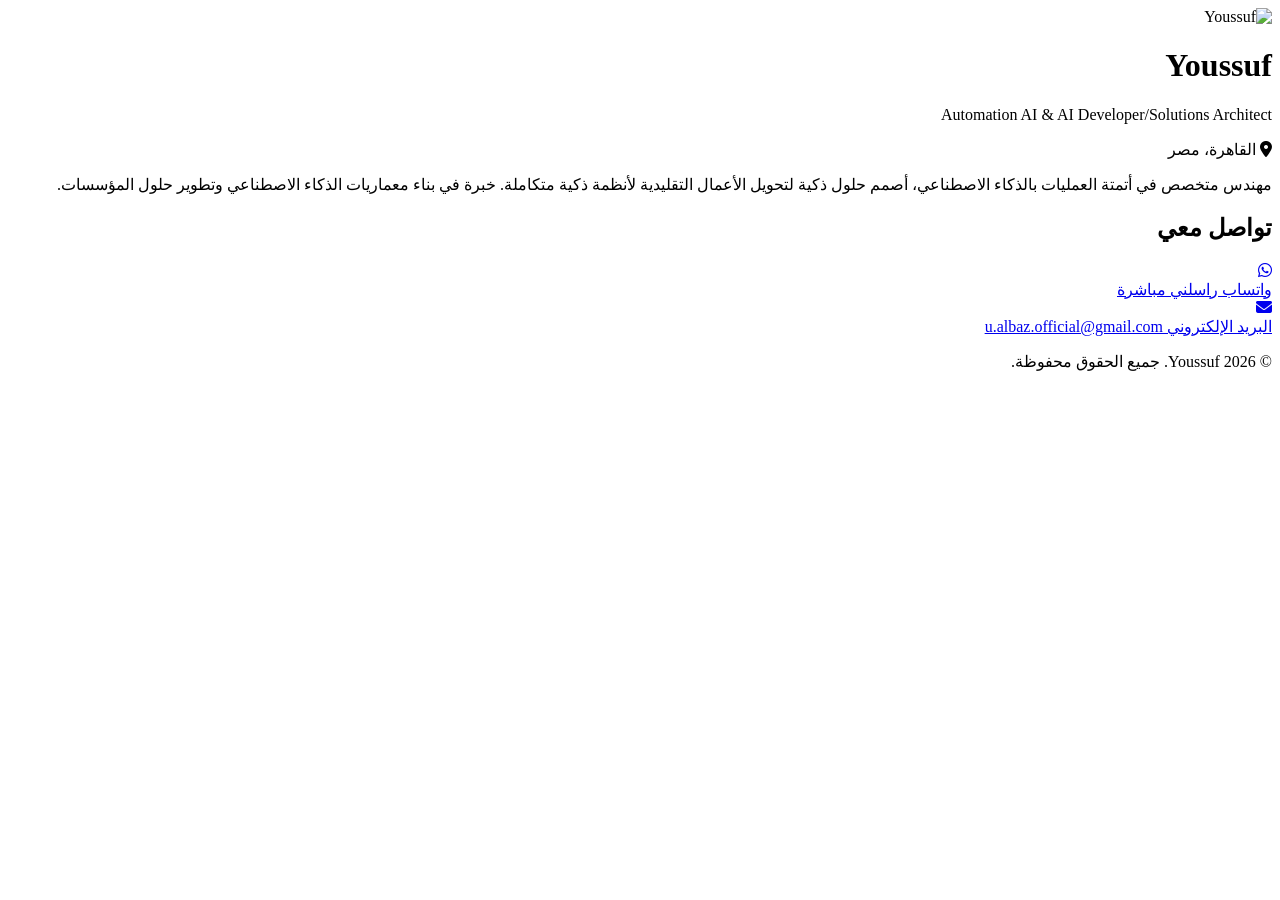
==== index.html @ 54ade570 "Add files via upload" ====
<!DOCTYPE html>
<html lang="ar" dir="rtl">
<head>
    <meta charset="UTF-8">
    <meta name="viewport" content="width=device-width, initial-scale=1.0">
    <title>Youssuf | مهندس ذكاء اصطناعي</title>
    <link rel="stylesheet" href="style.css">
    <link rel="stylesheet" href="https://cdnjs.cloudflare.com/ajax/libs/font-awesome/6.4.0/css/all.min.css">
</head>
<body>
    <div class="container">
        <div class="profile-card">
            <div class="profile-image">
                <img src="profile.jpg" alt="Youssuf" id="profile-img">
            </div>
            <h1 class="name">Youssuf</h1>
            <p class="title">Automation AI & AI Developer/Solutions Architect</p>
            <div class="location">
                <i class="fas fa-map-marker-alt"></i>
                <span>القاهرة، مصر</span>
            </div>
            <p class="bio">
                مهندس متخصص في أتمتة العمليات بالذكاء الاصطناعي، أصمم حلول ذكية لتحويل الأعمال التقليدية لأنظمة ذكية متكاملة. خبرة في بناء معماريات الذكاء الاصطناعي وتطوير حلول المؤسسات.
            </p>
        </div>

        <div class="links-section">
            <h2>تواصل معي</h2>
            
            <a href="https://wa.me/201035042017" class="link-card whatsapp" target="_blank">
                <i class="fab fa-whatsapp"></i>
                <div class="link-info">
                    <span class="link-name">واتساب</span>
                    <span class="link-hint">راسلني مباشرة</span>
                </div>
            </a>

            <a href="mailto:u.albaz.official@gmail.com" class="link-card email" target="_blank">
                <i class="fas fa-envelope"></i>
                <div class="link-info">
                    <span class="link-name">البريد الإلكتروني</span>
                    <span class="link-hint">u.albaz.official@gmail.com</span>
                </div>
            </a>
        </div>

        <footer>
            <p>&copy; 2026 Youssuf. جميع الحقوق محفوظة.</p>
        </footer>
    </div>

    <script src="man.js"></script>
</body>
</html>
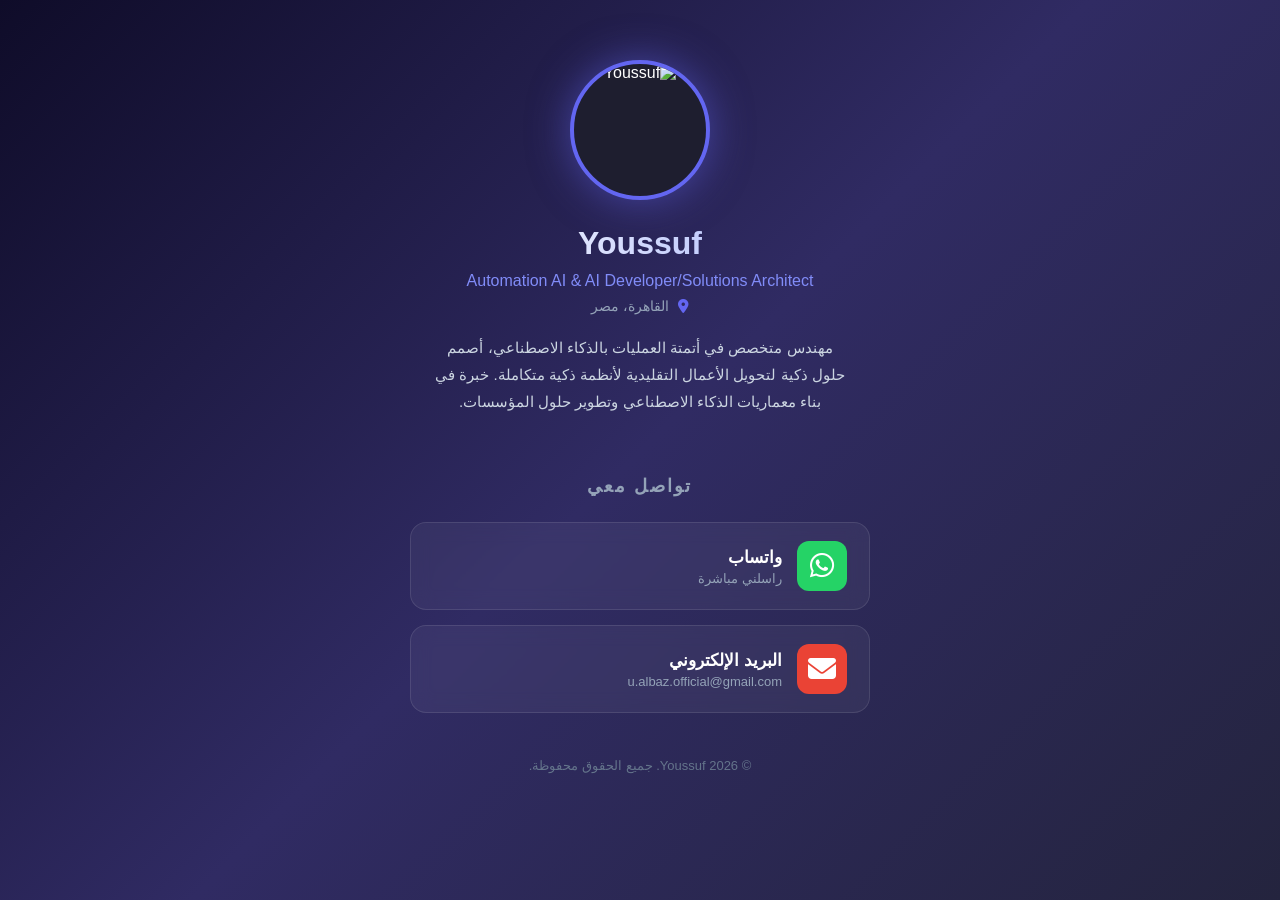
==== commit cd7f3036: "Add files via upload" ====
--- a/index.html
+++ b/index.html
@@ -4,8 +4,182 @@
     <meta charset="UTF-8">
     <meta name="viewport" content="width=device-width, initial-scale=1.0">
     <title>Youssuf | مهندس ذكاء اصطناعي</title>
-    <link rel="stylesheet" href="style.css">
     <link rel="stylesheet" href="https://cdnjs.cloudflare.com/ajax/libs/font-awesome/6.4.0/css/all.min.css">
+    
+    <style>
+        * {
+            margin: 0;
+            padding: 0;
+            box-sizing: border-box;
+        }
+
+        body {
+            font-family: 'Segoe UI', Tahoma, Geneva, Verdana, sans-serif;
+            background: linear-gradient(135deg, #0f0c29 0%, #302b63 50%, #24243e 100%);
+            min-height: 100vh;
+            color: #fff;
+            padding: 20px;
+        }
+
+        .container {
+            max-width: 480px;
+            margin: 0 auto;
+        }
+
+        .profile-card {
+            text-align: center;
+            padding: 40px 20px;
+            margin-bottom: 20px;
+        }
+
+        .profile-image {
+            width: 140px;
+            height: 140px;
+            margin: 0 auto 25px;
+            border-radius: 50%;
+            overflow: hidden;
+            border: 4px solid #6366f1;
+            box-shadow: 0 0 40px rgba(99, 102, 241, 0.5);
+            background: #1e1e2f;
+        }
+
+        .profile-image img {
+            width: 100%;
+            height: 100%;
+            object-fit: cover;
+        }
+
+        .name {
+            font-size: 32px;
+            font-weight: 700;
+            margin-bottom: 10px;
+            background: linear-gradient(90deg, #fff, #a5b4fc);
+            -webkit-background-clip: text;
+            -webkit-text-fill-color: transparent;
+        }
+
+        .title {
+            font-size: 16px;
+            color: #818cf8;
+            margin-bottom: 8px;
+            font-weight: 500;
+        }
+
+        .location {
+            color: #94a3b8;
+            font-size: 14px;
+            margin-bottom: 20px;
+        }
+
+        .location i {
+            margin-left: 5px;
+            color: #6366f1;
+        }
+
+        .bio {
+            color: #cbd5e1;
+            font-size: 15px;
+            line-height: 1.8;
+            padding: 0 10px;
+        }
+
+        .links-section {
+            padding: 0 10px;
+        }
+
+        .links-section h2 {
+            text-align: center;
+            margin-bottom: 25px;
+            font-size: 18px;
+            color: #94a3b8;
+            text-transform: uppercase;
+            letter-spacing: 2px;
+        }
+
+        .link-card {
+            display: flex;
+            align-items: center;
+            padding: 18px 22px;
+            margin-bottom: 15px;
+            background: rgba(255, 255, 255, 0.05);
+            border-radius: 16px;
+            text-decoration: none;
+            color: #fff;
+            transition: all 0.3s ease;
+            border: 1px solid rgba(255, 255, 255, 0.1);
+            backdrop-filter: blur(10px);
+            position: relative;
+            overflow: hidden;
+        }
+
+        .link-card:hover {
+            transform: translateY(-3px) scale(1.02);
+            box-shadow: 0 15px 40px rgba(0, 0, 0, 0.3);
+        }
+
+        .link-card i {
+            font-size: 28px;
+            width: 50px;
+            height: 50px;
+            display: flex;
+            align-items: center;
+            justify-content: center;
+            border-radius: 12px;
+            margin-left: 15px;
+        }
+
+        .link-info {
+            display: flex;
+            flex-direction: column;
+        }
+
+        .link-name {
+            font-size: 17px;
+            font-weight: 600;
+            margin-bottom: 3px;
+        }
+
+        .link-hint {
+            font-size: 13px;
+            color: #94a3b8;
+        }
+
+        .whatsapp i {
+            background: #25D366;
+            color: #fff;
+        }
+
+        .whatsapp:hover {
+            background: rgba(37, 211, 102, 0.15);
+            border-color: #25D366;
+        }
+
+        .email i {
+            background: #EA4335;
+            color: #fff;
+        }
+
+        .email:hover {
+            background: rgba(234, 67, 53, 0.15);
+            border-color: #EA4335;
+        }
+
+        footer {
+            text-align: center;
+            padding: 30px 20px;
+            color: #64748b;
+            font-size: 13px;
+        }
+
+        @keyframes fadeIn {
+            from { opacity: 0; transform: translateY(20px); }
+            to { opacity: 1; transform: translateY(0); }
+        }
+
+        .profile-card, .links-section {
+            animation: fadeIn 0.6s ease;
+        }
+    </style>
 </head>
 <body>
     <div class="container">
@@ -49,6 +223,34 @@
         </footer>
     </div>
 
-    <script src="man.js"></script>
+    <script>
+        document.addEventListener('DOMContentLoaded', function() {
+            const linkCards = document.querySelectorAll('.link-card');
+            linkCards.forEach(card => {
+                card.addEventListener('click', function(e) {
+                    const ripple = document.createElement('span');
+                    ripple.style.cssText = `
+                        position: absolute;
+                        background: rgba(255,255,255,0.3);
+                        border-radius: 50%;
+                        transform: scale(0);
+                        animation: ripple 0.6s linear;
+                        pointer-events: none;
+                    `;
+                    const rect = this.getBoundingClientRect();
+                    const size = Math.max(rect.width, rect.height);
+                    ripple.style.width = ripple.style.height = size + 'px';
+                    ripple.style.left = (e.clientX - rect.left - size/2) + 'px';
+                    ripple.style.top = (e.clientY - rect.top - size/2) + 'px';
+                    
+                    this.appendChild(ripple);
+                    setTimeout(() => ripple.remove(), 600);
+                });
+            });
+            const style = document.createElement('style');
+            style.textContent = `@keyframes ripple { to { transform: scale(4); opacity: 0; } }`;
+            document.head.appendChild(style);
+        });
+    </script>
 </body>
 </html>
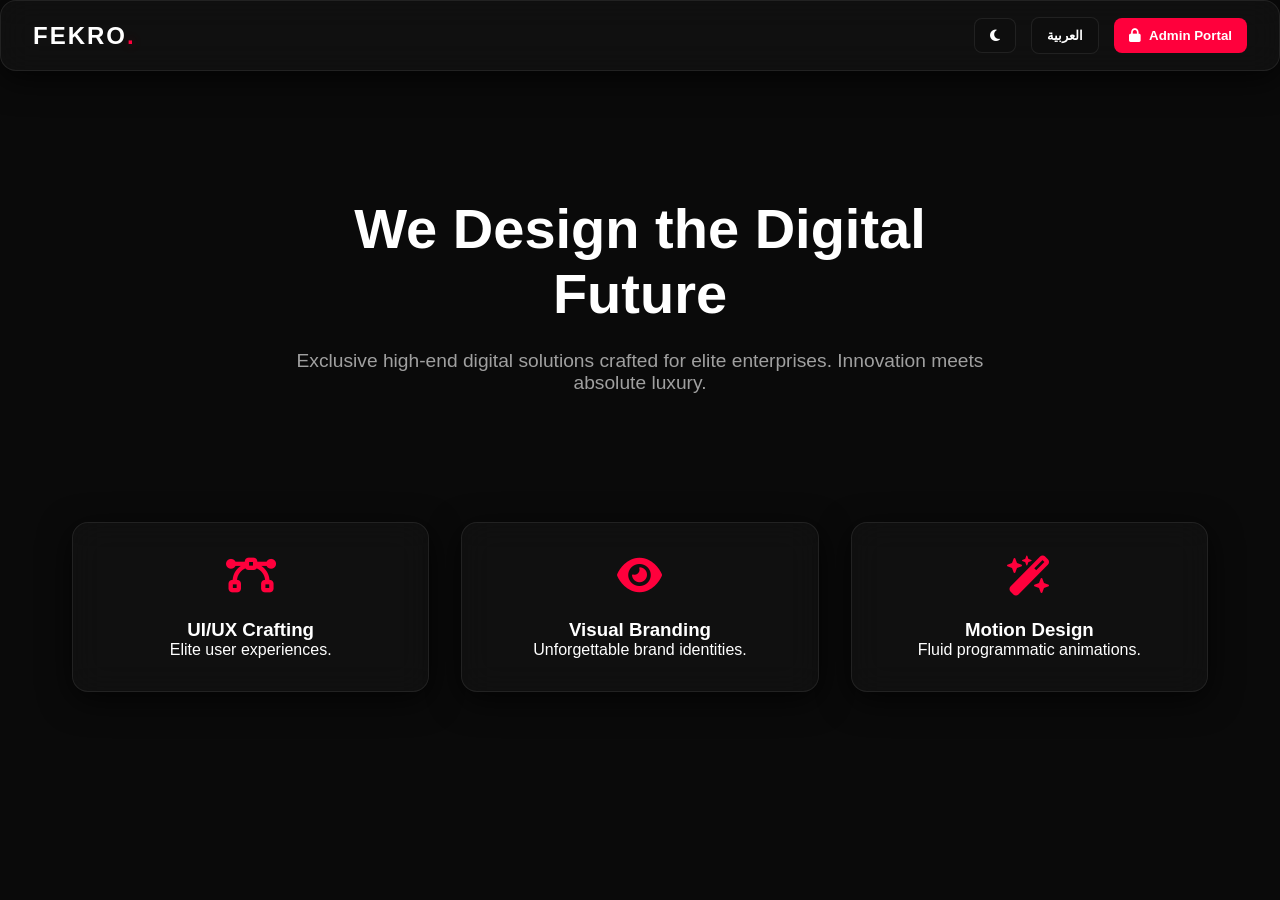
==== commit 5439188d: "Add files via upload" ====
--- a/index.html
+++ b/index.html
@@ -1,256 +1,685 @@
 <!DOCTYPE html>
-<html lang="ar" dir="rtl">
+<html lang="en" data-theme="dark">
 <head>
     <meta charset="UTF-8">
     <meta name="viewport" content="width=device-width, initial-scale=1.0">
-    <title>Youssuf | مهندس ذكاء اصطناعي</title>
+    <title>fekro® | Enterprise Workspace</title>
+    
+    <meta property="og:title" content="fekro® | Enterprise Workspace">
+    <meta property="og:description" content="Official Management Portal for fekro Design Agency.">
+    <meta property="og:type" content="website">
+    
     <link rel="stylesheet" href="https://cdnjs.cloudflare.com/ajax/libs/font-awesome/6.4.0/css/all.min.css">
     
     <style>
+        /* --- Design System & Variables --- */
+        :root[data-theme="dark"] {
+            --bg-main: #0a0a0a;
+            --bg-card: rgba(20, 20, 20, 0.6);
+            --border-color: rgba(255, 255, 255, 0.08);
+            --text-main: #ffffff;
+            --text-muted: #a0a0a0;
+            --accent: #ff003c;
+            --accent-glow: rgba(255, 0, 60, 0.4);
+            --glass-bg: rgba(15, 15, 15, 0.7);
+            --shadow: rgba(0, 0, 0, 0.7);
+        }
+
+        :root[data-theme="light"] {
+            --bg-main: #f5f5f7;
+            --bg-card: rgba(255, 255, 255, 0.7);
+            --border-color: rgba(0, 0, 0, 0.08);
+            --text-main: #1d1d1f;
+            --text-muted: #6e6e73;
+            --accent: #ff003c;
+            --accent-glow: rgba(255, 0, 60, 0.2);
+            --glass-bg: rgba(255, 255, 255, 0.8);
+            --shadow: rgba(0, 0, 0, 0.05);
+        }
+
         * {
             margin: 0;
             padding: 0;
             box-sizing: border-box;
+            font-family: 'Segoe UI', Tahoma, Geneva, Verdana, sans-serif;
+            transition: background 0.3s ease, color 0.3s ease, border-color 0.3s ease;
         }
 
         body {
-            font-family: 'Segoe UI', Tahoma, Geneva, Verdana, sans-serif;
-            background: linear-gradient(135deg, #0f0c29 0%, #302b63 50%, #24243e 100%);
+            background-color: var(--bg-main);
+            color: var(--text-main);
+            overflow-x: hidden;
             min-height: 100vh;
-            color: #fff;
-            padding: 20px;
-        }
-
-        .container {
-            max-width: 480px;
-            margin: 0 auto;
-        }
-
-        .profile-card {
-            text-align: center;
-            padding: 40px 20px;
-            margin-bottom: 20px;
-        }
-
-        .profile-image {
-            width: 140px;
-            height: 140px;
-            margin: 0 auto 25px;
-            border-radius: 50%;
-            overflow: hidden;
-            border: 4px solid #6366f1;
-            box-shadow: 0 0 40px rgba(99, 102, 241, 0.5);
-            background: #1e1e2f;
-        }
-
-        .profile-image img {
+        }
+
+        /* --- Glassmorphic Layout --- */
+        .glass-panel {
+            background: var(--bg-card);
+            backdrop-filter: blur(16px);
+            -webkit-backdrop-filter: blur(16px);
+            border: 1px solid var(--border-color);
+            border-radius: 16px;
+            box-shadow: 0 8px 32px 0 var(--shadow);
+        }
+
+        /* --- Navigation Bar --- */
+        header {
+            position: fixed;
+            top: 0;
             width: 100%;
-            height: 100%;
-            object-fit: cover;
-        }
-
-        .name {
-            font-size: 32px;
-            font-weight: 700;
-            margin-bottom: 10px;
-            background: linear-gradient(90deg, #fff, #a5b4fc);
-            -webkit-background-clip: text;
-            -webkit-text-fill-color: transparent;
-        }
-
-        .title {
-            font-size: 16px;
-            color: #818cf8;
-            margin-bottom: 8px;
-            font-weight: 500;
-        }
-
-        .location {
-            color: #94a3b8;
-            font-size: 14px;
-            margin-bottom: 20px;
-        }
-
-        .location i {
-            margin-left: 5px;
-            color: #6366f1;
-        }
-
-        .bio {
-            color: #cbd5e1;
-            font-size: 15px;
-            line-height: 1.8;
-            padding: 0 10px;
-        }
-
-        .links-section {
-            padding: 0 10px;
-        }
-
-        .links-section h2 {
-            text-align: center;
-            margin-bottom: 25px;
-            font-size: 18px;
-            color: #94a3b8;
-            text-transform: uppercase;
-            letter-spacing: 2px;
-        }
-
-        .link-card {
+            z-index: 1000;
+            padding: 1rem 2rem;
+            display: flex;
+            justify-content: space-between;
+            align-items: center;
+        }
+
+        /* --- 3D Logo Engine --- */
+        .logo-container {
             display: flex;
             align-items: center;
-            padding: 18px 22px;
-            margin-bottom: 15px;
-            background: rgba(255, 255, 255, 0.05);
-            border-radius: 16px;
-            text-decoration: none;
-            color: #fff;
-            transition: all 0.3s ease;
-            border: 1px solid rgba(255, 255, 255, 0.1);
-            backdrop-filter: blur(10px);
-            position: relative;
-            overflow: hidden;
-        }
-
-        .link-card:hover {
-            transform: translateY(-3px) scale(1.02);
-            box-shadow: 0 15px 40px rgba(0, 0, 0, 0.3);
-        }
-
-        .link-card i {
-            font-size: 28px;
-            width: 50px;
-            height: 50px;
+            gap: 10px;
+            perspective: 1000px;
+        }
+
+        .dynamic-logo {
+            height: 40px;
+            width: auto;
+            object-fit: contain;
+            transform-style: preserve-3d;
+            transition: transform 0.5s cubic-bezier(0.25, 1, 0.5, 1), filter 0.3s ease;
+            filter: drop-shadow(0 2px 5px rgba(0,0,0,0.5));
+        }
+
+        .logo-container:hover .dynamic-logo {
+            transform: rotateY(15deg) rotateX(10deg) translateZ(10px);
+            filter: drop-shadow(-5px 8px 12px var(--accent-glow));
+        }
+
+        .logo-text {
+            font-size: 1.5rem;
+            font-weight: 900;
+            letter-spacing: 2px;
+            text-transform: uppercase;
+        }
+
+        .logo-text span {
+            color: var(--accent);
+            text-shadow: 0 0 10px var(--accent-glow);
+        }
+
+        .nav-controls {
+            display: flex;
+            gap: 15px;
+            align-items: center;
+        }
+
+        .btn-icon, .btn-prime {
+            background: var(--glass-bg);
+            border: 1px solid var(--border-color);
+            color: var(--text-main);
+            padding: 10px 15px;
+            border-radius: 8px;
+            cursor: pointer;
             display: flex;
             align-items: center;
-            justify-content: center;
-            border-radius: 12px;
-            margin-left: 15px;
-        }
-
-        .link-info {
+            gap: 8px;
+            font-weight: 600;
+        }
+
+        .btn-icon:hover, .btn-prime:hover {
+            border-color: var(--accent);
+            box-shadow: 0 0 12px var(--accent-glow);
+        }
+
+        .btn-prime {
+            background: var(--accent);
+            color: #fff;
+            border: none;
+        }
+
+        /* --- View Management --- */
+        .view-section {
+            display: none;
+            padding-top: 100px;
+            min-height: 100vh;
+            animation: fadeIn 0.5s ease-in-out forwards;
+        }
+
+        .view-section.active {
+            display: block;
+        }
+
+        @keyframes fadeIn {
+            from { opacity: 0; transform: translateY(10px); }
+            to { opacity: 1; transform: translateY(0); }
+        }
+
+        /* --- Landing Page --- */
+        .hero {
+            text-align: center;
+            padding: 6rem 2rem 4rem;
+            max-width: 800px;
+            margin: 0 auto;
+        }
+
+        .hero h1 {
+            font-size: 3.5rem;
+            margin-bottom: 1.5rem;
+            font-weight: 800;
+        }
+
+        .hero p {
+            color: var(--text-muted);
+            font-size: 1.2rem;
+            margin-bottom: 2rem;
+        }
+
+        .grid-container {
+            display: grid;
+            grid-template-columns: repeat(auto-fit, minmax(280px, 1fr));
+            gap: 2rem;
+            padding: 2rem;
+            max-width: 1200px;
+            margin: 0 auto;
+        }
+
+        .card {
+            padding: 2rem;
+            text-align: center;
+        }
+
+        .card i {
+            font-size: 2.5rem;
+            color: var(--accent);
+            margin-bottom: 1.5rem;
+        }
+
+        /* --- Admin Portal Structure --- */
+        .admin-grid {
+            display: grid;
+            grid-template-columns: 250px 1fr;
+            gap: 2rem;
+            max-width: 1400px;
+            margin: 0 auto;
+            padding: 2rem;
+        }
+
+        .admin-sidebar {
             display: flex;
             flex-direction: column;
-        }
-
-        .link-name {
-            font-size: 17px;
+            gap: 10px;
+            padding: 1.5rem;
+            height: fit-content;
+        }
+
+        .sidebar-btn {
+            background: transparent;
+            border: none;
+            color: var(--text-muted);
+            padding: 12px 15px;
+            text-align: left;
+            border-radius: 8px;
+            cursor: pointer;
             font-weight: 600;
-            margin-bottom: 3px;
-        }
-
-        .link-hint {
-            font-size: 13px;
-            color: #94a3b8;
-        }
-
-        .whatsapp i {
-            background: #25D366;
-            color: #fff;
-        }
-
-        .whatsapp:hover {
-            background: rgba(37, 211, 102, 0.15);
-            border-color: #25D366;
-        }
-
-        .email i {
-            background: #EA4335;
-            color: #fff;
-        }
-
-        .email:hover {
-            background: rgba(234, 67, 53, 0.15);
-            border-color: #EA4335;
-        }
-
-        footer {
+            display: flex;
+            align-items: center;
+            gap: 12px;
+        }
+
+        body[dir="rtl"] .sidebar-btn {
+            text-align: right;
+        }
+
+        .sidebar-btn.active, .sidebar-btn:hover {
+            background: var(--accent);
+            color: white;
+        }
+
+        .admin-tab-content {
+            display: none;
+        }
+
+        .admin-tab-content.active {
+            display: block;
+        }
+
+        /* --- Forms & Controls --- */
+        .form-group {
+            margin-bottom: 1.2rem;
+        }
+
+        .form-control {
+            width: 100%;
+            padding: 12px;
+            background: var(--bg-main);
+            border: 1px solid var(--border-color);
+            color: var(--text-main);
+            border-radius: 8px;
+        }
+
+        .form-control:focus {
+            outline: none;
+            border-color: var(--accent);
+        }
+
+        /* --- Tasks Matrix Layout --- */
+        .matrix-grid {
+            display: grid;
+            grid-template-columns: repeat(auto-fit, minmax(220px, 1fr));
+            gap: 1rem;
+            margin-top: 1.5rem;
+        }
+
+        .day-column {
+            padding: 1rem;
+            min-height: 300px;
+        }
+
+        .day-title {
+            font-weight: 700;
+            border-bottom: 2px solid var(--accent);
+            padding-bottom: 5px;
+            margin-bottom: 1rem;
+            text-transform: uppercase;
+        }
+
+        .task-item {
+            background: var(--bg-main);
+            border: 1px solid var(--border-color);
+            padding: 10px;
+            border-radius: 6px;
+            margin-bottom: 10px;
+            position: relative;
+        }
+
+        .task-item .delete-btn {
+            position: absolute;
+            top: 5px;
+            right: 5px;
+            background: transparent;
+            border: none;
+            color: var(--accent);
+            cursor: pointer;
+        }
+
+        body[dir="rtl"] .task-item .delete-btn {
+            right: auto;
+            left: 5px;
+        }
+
+        .assignee-badge {
+            display: inline-block;
+            background: rgba(255, 0, 60, 0.1);
+            color: var(--accent);
+            padding: 2px 6px;
+            border-radius: 4px;
+            font-size: 0.8rem;
+            margin-top: 5px;
+        }
+
+        /* --- Financial Ledger --- */
+        .ledger-summary {
+            display: grid;
+            grid-template-columns: repeat(3, 1fr);
+            gap: 1rem;
+            margin-bottom: 2rem;
+        }
+
+        .summary-card {
+            padding: 1.5rem;
             text-align: center;
-            padding: 30px 20px;
-            color: #64748b;
-            font-size: 13px;
-        }
-
-        @keyframes fadeIn {
-            from { opacity: 0; transform: translateY(20px); }
-            to { opacity: 1; transform: translateY(0); }
-        }
-
-        .profile-card, .links-section {
-            animation: fadeIn 0.6s ease;
-        }
+            border-radius: 12px;
+        }
+
+        .summary-card.profit { color: #00ff66; border: 1px solid rgba(0,255,102,0.3); }
+        .summary-card.expense { color: #ff3333; border: 1px solid rgba(255,51,51,0.3); }
+
+        .ledger-table {
+            width: 100%;
+            border-collapse: collapse;
+            margin-top: 1rem;
+        }
+
+        .ledger-table th, .ledger-table td {
+            padding: 12px;
+            text-align: left;
+            border-bottom: 1px solid var(--border-color);
+        }
+
+        body[dir="rtl"] .ledger-table th, body[dir="rtl"] .ledger-table td {
+            text-align: right;
+        }
+
+        /* --- Auth Modal --- */
+        .modal {
+            display: none;
+            position: fixed;
+            top: 0; left: 0; width: 100%; height: 100%;
+            background: rgba(0,0,0,0.8);
+            z-index: 2000;
+            justify-content: center;
+            align-items: center;
+        }
+
+        .modal-content {
+            padding: 2.5rem;
+            max-width: 400px;
+            width: 100%;
+            text-align: center;
+        }
+
+        /* --- Multi-language support --- */
+        [data-lang="en"] .lang-ar, [data-lang="ar"] .lang-en { display: none; }
     </style>
 </head>
-<body>
-    <div class="container">
-        <div class="profile-card">
-            <div class="profile-image">
-                <img src="profile.jpg" alt="Youssuf" id="profile-img">
+<body data-lang="en" dir="ltr">
+
+    <header class="glass-panel">
+        <div class="logo-container">
+            <img src="./logo.png" alt="fekro Logo" class="dynamic-logo" onerror="this.style.display='none';">
+            <div class="logo-text">fekro<span>.</span></div>
+        </div>
+        <div class="nav-controls">
+            <button class="btn-icon" onclick="toggleTheme()"><i class="fa-solid fa-moon"></i></button>
+            <button class="btn-icon" onclick="toggleLanguage()"><span class="lang-en">العربية</span><span class="lang-ar">English</span></button>
+            <button class="btn-prime" id="portal-nav-btn" onclick="handlePortalNavigation()">
+                <i class="fa-solid fa-lock"></i> 
+                <span class="lang-en">Admin Portal</span><span class="lang-ar">لوحة التحكم</span>
+            </button>
+        </div>
+    </header>
+
+    <main id="public-view" class="view-section active">
+        <section class="hero">
+            <h1 class="lang-en">We Design the <span>Digital</span> Future</h1>
+            <h1 class="lang-ar">نحن نصمم المستقبل <span>الرقمي</span></h1>
+            <p class="lang-en">Exclusive high-end digital solutions crafted for elite enterprises. Innovation meets absolute luxury.</p>
+            <p class="lang-ar">حلول رقمية راقية مصممة خصيصاً للمؤسسات النخبوية. الابتكار يلتقي بالفخامة المطلقة.</p>
+        </section>
+
+        <section class="grid-container">
+            <div class="card glass-panel">
+                <i class="fa-solid fa-bezier-curve"></i>
+                <h3 class="lang-en">UI/UX Crafting</h3><h3 class="lang-ar">تصميم واجهات الاستخدام</h3>
+                <p class="lang-en">Elite user experiences.</p><p class="lang-ar">خبرات مستخدم نخبوية.</p>
             </div>
-            <h1 class="name">Youssuf</h1>
-            <p class="title">Automation AI & AI Developer/Solutions Architect</p>
-            <div class="location">
-                <i class="fas fa-map-marker-alt"></i>
-                <span>القاهرة، مصر</span>
+            <div class="card glass-panel">
+                <i class="fa-solid fa-eye"></i>
+                <h3 class="lang-en">Visual Branding</h3><h3 class="lang-ar">الهوية البصرية</h3>
+                <p class="lang-en">Unforgettable brand identities.</p><p class="lang-ar">هويات تجارية لا تُنسى.</p>
             </div>
-            <p class="bio">
-                مهندس متخصص في أتمتة العمليات بالذكاء الاصطناعي، أصمم حلول ذكية لتحويل الأعمال التقليدية لأنظمة ذكية متكاملة. خبرة في بناء معماريات الذكاء الاصطناعي وتطوير حلول المؤسسات.
-            </p>
+            <div class="card glass-panel">
+                <i class="fa-solid fa-wand-magic-sparkles"></i>
+                <h3 class="lang-en">Motion Design</h3><h3 class="lang-ar">موشن ديزاين</h3>
+                <p class="lang-en">Fluid programmatic animations.</p><p class="lang-ar">تحريكات برمجية سلسة.</p>
+            </div>
+        </section>
+    </main>
+
+    <main id="admin-view" class="view-section">
+        <div class="admin-grid">
+            <aside class="admin-sidebar glass-panel">
+                <button class="sidebar-btn active" onclick="switchTab('tasks')"><i class="fa-solid fa-list-check"></i> <span class="lang-en">Tasks Matrix</span><span class="lang-ar">مصفوفة المهام</span></button>
+                <button class="sidebar-btn" onclick="switchTab('memo')"><i class="fa-solid fa-vault"></i> <span class="lang-en">Internal Memo</span><span class="lang-ar">المذكرة السرية</span></button>
+                <button class="sidebar-btn" onclick="switchTab('finance')"><i class="fa-solid fa-wallet"></i> <span class="lang-en">Financial Ledger</span><span class="lang-ar">الجرد المالي</span></button>
+                <button class="sidebar-btn" onclick="logoutAdmin()" style="margin-top:auto; color:var(--accent);"><i class="fa-solid fa-right-from-bracket"></i> <span class="lang-en">Exit Portal</span><span class="lang-ar">خروج</span></button>
+            </aside>
+
+            <section class="admin-main-content">
+                <div id="tab-tasks" class="admin-tab-content active glass-panel" style="padding: 2rem;">
+                    <h2 class="lang-en">Tasks Matrix Deployment</h2><h2 class="lang-ar">نظام إسناد المهام العملياتية</h2>
+                    <form id="task-form" onsubmit="addTask(event)" style="margin-top:1.5rem; display:flex; gap:10px; flex-wrap:wrap;">
+                        <input type="text" id="task-title" class="form-control" placeholder="Task description..." style="flex:2; min-width:200px;" required>
+                        <select id="task-day" class="form-control" style="flex:1; min-width:130px;">
+                            <option value="sat">Saturday / السبت</option>
+                            <option value="sun">Sunday / الأحد</option>
+                            <option value="mon">Monday / الإثنين</option>
+                            <option value="tue">Tuesday / الثلاثاء</option>
+                            <option value="wed">Wednesday / الأربعاء</option>
+                            <option value="thu">Thursday / الخميس</option>
+                        </select>
+                        <select id="task-assignee" class="form-control" style="flex:1; min-width:130px;">
+                            <option value="أدام">Adam / أدام</option>
+                            <option value="عمر موسى">Omar Mousa / عمر موسى</option>
+                            <option value="رحمة">Rahma / رحمة</option>
+                            <option value="جنى">Jana / جنى</option>
+                        </select>
+                        <button type="submit" class="btn-prime"><i class="fa-solid fa-plus"></i></button>
+                    </form>
+                    <div class="matrix-grid" id="matrix-container"></div>
+                </div>
+
+                <div id="tab-memo" class="admin-tab-content glass-panel" style="padding: 2rem;">
+                    <h2 class="lang-en">Directors Cryptographic Memo</h2><h2 class="lang-ar">نوتة الملاحظات السرية للمديرين</h2>
+                    <p style="color:var(--text-muted); font-size:0.9rem; margin-bottom:1rem;">Authorized personnel only: Omar & Khaled</p>
+                    <textarea id="internal-memo-area" class="form-control" rows="12" placeholder="Write corporate directives here..." oninput="saveMemo()"></textarea>
+                </div>
+
+                <div id="tab-finance" class="admin-tab-content glass-panel" style="padding: 2rem;">
+                    <h2 class="lang-en">Financial Ledger Reporting</h2><h2 class="lang-ar">نظام الجرد المالي السنوي</h2>
+                    <div class="ledger-summary" style="margin-top:1.5rem;">
+                        <div class="glass-panel summary-card"><h4 class="lang-en">Total Revenue</h4><h4 class="lang-ar">إجمالي الإيرادات</h4><p id="fin-rev">$0</p></div>
+                        <div class="glass-panel summary-card expense"><h4 class="lang-en">Total Expenses</h4><h4 class="lang-ar">إجمالي المصروفات</h4><p id="fin-exp">$0</p></div>
+                        <div class="glass-panel summary-card profit"><h4 class="lang-en">Net Operating Profit</h4><h4 class="lang-ar">صافي الربح</h4><p id="fin-net">$0</p></div>
+                    </div>
+                    <form id="ledger-form" onsubmit="addLedgerEntry(event)" style="display:flex; gap:10px; flex-wrap:wrap; margin-bottom:2rem;">
+                        <input type="text" id="entry-desc" class="form-control" placeholder="Item description..." style="flex:2; min-width:200px;" required>
+                        <input type="number" id="entry-amount" class="form-control" placeholder="Amount" style="flex:1; min-width:100px;" required>
+                        <select id="entry-type" class="form-control" style="flex:1; min-width:120px;">
+                            <option value="revenue">Revenue / إيراد</option>
+                            <option value="expense">Expense / مصروف</option>
+                        </select>
+                        <button type="submit" class="btn-prime"><i class="fa-solid fa-check"></i></button>
+                    </form>
+                    <table class="ledger-table">
+                        <thead>
+                            <tr><th class="lang-en">Description</th><th class="lang-ar">البيان</th><th class="lang-en">Type</th><th class="lang-ar">النوع</th><th class="lang-en">Amount</th><th class="lang-ar">القيمة</th><th class="lang-en">Action</th><th class="lang-ar">إجراء</th></tr>
+                        </thead>
+                        <tbody id="ledger-rows"></tbody>
+                    </table>
+                </div>
+            </section>
         </div>
-
-        <div class="links-section">
-            <h2>تواصل معي</h2>
+    </main>
+
+    <div id="auth-modal" class="modal">
+        <div class="modal-content glass-panel">
+            <i class="fa-solid fa-shield-halved" style="font-size:3rem; color:var(--accent); margin-bottom:1rem;"></i>
+            <h3 class="lang-en">Cryptographic Authentication</h3><h3 class="lang-ar">نظام التحقق الأمني</h3>
+            <p style="color:var(--text-muted); font-size:0.85rem; margin: 10px 0 20px;" class="lang-en">Enter Administrative Passcode</p>
+            <p style="color:var(--text-muted); font-size:0.85rem; margin: 10px 0 20px;" class="lang-ar">أدخل كلمة المرور الإدارية المشفرة</p>
+            <input type="password" id="portal-password" class="form-control" style="text-align:center; letter-spacing:4px;" placeholder="••••••••">
+            <div style="display:flex; gap:10px; margin-top:20px;">
+                <button class="btn-icon" style="flex:1;" onclick="closeAuthModal()">Cancel</button>
+                <button class="btn-prime" style="flex:1;" onclick="verifyGatekeeperKey()">Verify</button>
+            </div>
+        </div>
+    </div>
+
+    <script>
+        /* --- Cryptographic System State & Memory Engine --- */
+        const GATEKEEPER_KEY = "f3kro";
+        let tasks = JSON.parse(localStorage.getItem('fekro_tasks')) || [];
+        let ledger = JSON.parse(localStorage.getItem('fekro_ledger')) || [];
+
+        const daysMapping = {
+            en: { sat: 'Saturday', sun: 'Sunday', mon: 'Monday', tue: 'Tuesday', wed: 'Wednesday', thu: 'Thursday' },
+            ar: { sat: 'السبت', sun: 'الأحد', mon: 'الإثنين', tue: 'الثلاثاء', wed: 'الأربعاء', thu: 'الخميس' }
+        };
+
+        window.addEventListener('DOMContentLoaded', () => {
+            sessionStorage.removeItem('fekro_admin_session');
+            renderTasksMatrix();
+            renderLedger();
+            loadMemo();
+        });
+
+        /* --- UI Experience Controllers --- */
+        function toggleTheme() {
+            const currentTheme = document.documentElement.getAttribute('data-theme');
+            const targetTheme = currentTheme === 'dark' ? 'light' : 'dark';
+            document.documentElement.setAttribute('data-theme', targetTheme);
+            const icon = document.querySelector('.btn-icon i');
+            icon.className = targetTheme === 'dark' ? 'fa-solid fa-moon' : 'fa-solid fa-sun';
+        }
+
+        function toggleLanguage() {
+            const currentLang = document.body.getAttribute('data-lang');
+            const targetLang = currentLang === 'en' ? 'ar' : 'en';
+            document.body.setAttribute('data-lang', targetLang);
+            document.body.setAttribute('dir', targetLang === 'ar' ? 'rtl' : 'ltr');
+            renderTasksMatrix(); 
+        }
+
+        function handlePortalNavigation() {
+            if (sessionStorage.getItem('fekro_admin_session') === 'active') {
+                switchView('admin');
+            } else {
+                openAuthModal();
+            }
+        }
+
+        function openAuthModal() { document.getElementById('auth-modal').style.display = 'flex'; document.getElementById('portal-password').focus(); }
+        function closeAuthModal() { document.getElementById('auth-modal').style.display = 'none'; document.getElementById('portal-password').value = ''; }
+
+        function verifyGatekeeperKey() {
+            const input = document.getElementById('portal-password').value;
+            if (input === GATEKEEPER_KEY) {
+                sessionStorage.setItem('fekro_admin_session', 'active');
+                closeAuthModal();
+                switchView('admin');
+            } else {
+                alert("🚨 Access Denied: Invalid Security Cryptokey.");
+                closeAuthModal();
+            }
+        }
+
+        function logoutAdmin() {
+            sessionStorage.removeItem('fekro_admin_session');
+            switchView('public');
+        }
+
+        function switchView(view) {
+            document.getElementById('public-view').classList.remove('active');
+            document.getElementById('admin-view').classList.remove('active');
             
-            <a href="https://wa.me/201035042017" class="link-card whatsapp" target="_blank">
-                <i class="fab fa-whatsapp"></i>
-                <div class="link-info">
-                    <span class="link-name">واتساب</span>
-                    <span class="link-hint">راسلني مباشرة</span>
-                </div>
-            </a>
-
-            <a href="mailto:u.albaz.official@gmail.com" class="link-card email" target="_blank">
-                <i class="fas fa-envelope"></i>
-                <div class="link-info">
-                    <span class="link-name">البريد الإلكتروني</span>
-                    <span class="link-hint">u.albaz.official@gmail.com</span>
-                </div>
-            </a>
-        </div>
-
-        <footer>
-            <p>&copy; 2026 Youssuf. جميع الحقوق محفوظة.</p>
-        </footer>
-    </div>
-
-    <script>
-        document.addEventListener('DOMContentLoaded', function() {
-            const linkCards = document.querySelectorAll('.link-card');
-            linkCards.forEach(card => {
-                card.addEventListener('click', function(e) {
-                    const ripple = document.createElement('span');
-                    ripple.style.cssText = `
-                        position: absolute;
-                        background: rgba(255,255,255,0.3);
-                        border-radius: 50%;
-                        transform: scale(0);
-                        animation: ripple 0.6s linear;
-                        pointer-events: none;
-                    `;
-                    const rect = this.getBoundingClientRect();
-                    const size = Math.max(rect.width, rect.height);
-                    ripple.style.width = ripple.style.height = size + 'px';
-                    ripple.style.left = (e.clientX - rect.left - size/2) + 'px';
-                    ripple.style.top = (e.clientY - rect.top - size/2) + 'px';
-                    
-                    this.appendChild(ripple);
-                    setTimeout(() => ripple.remove(), 600);
+            if (view === 'admin' && sessionStorage.getItem('fekro_admin_session') === 'active') {
+                document.getElementById('admin-view').classList.add('active');
+                document.getElementById('portal-nav-btn').style.display = 'none';
+            } else {
+                document.getElementById('public-view').classList.add('active');
+                document.getElementById('portal-nav-btn').style.display = 'flex';
+            }
+        }
+
+        function switchTab(tabId) {
+            document.querySelectorAll('.sidebar-btn').forEach(b => b.classList.remove('active'));
+            document.querySelectorAll('.admin-tab-content').forEach(c => c.classList.remove('active'));
+            
+            event.currentTarget.classList.add('active');
+            document.getElementById(`tab-${tabId}`).classList.add('active');
+        }
+
+        /* --- Operational Engine: Tasks Matrix --- */
+        function renderTasksMatrix() {
+            const container = document.getElementById('matrix-container');
+            container.innerHTML = '';
+            const lang = document.body.getAttribute('data-lang');
+            
+            Object.keys(daysMapping[lang]).forEach(dayKey => {
+                const dayColumn = document.createElement('div');
+                dayColumn.className = 'day-column glass-panel';
+                
+                let dayTasksHtml = '';
+                tasks.filter(t => t.day === dayKey).forEach(task => {
+                    dayTasksHtml += `
+                        <div class="task-item">
+                            <button class="delete-btn" onclick="deleteTask(${task.id})"><i class="fa-solid fa-trash-can"></i></button>
+                            <div style="font-size:0.95rem; font-weight:500; padding-right:15px;">${task.title}</div>
+                            <span class="assignee-badge">${task.assignee}</span>
+                        </div>`;
                 });
+
+                dayColumn.innerHTML = `
+                    <div class="day-title">${daysMapping[lang][dayKey]}</div>
+                    <div class="tasks-list-wrapper">${dayTasksHtml}</div>
+                `;
+                container.appendChild(dayColumn);
             });
-            const style = document.createElement('style');
-            style.textContent = `@keyframes ripple { to { transform: scale(4); opacity: 0; } }`;
-            document.head.appendChild(style);
-        });
+        }
+
+        function addTask(e) {
+            e.preventDefault();
+            const title = document.getElementById('task-title').value;
+            const day = document.getElementById('task-day').value;
+            const assignee = document.getElementById('task-assignee').value;
+            
+            tasks.push({ id: Date.now(), title, day, assignee });
+            localStorage.setItem('fekro_tasks', JSON.stringify(tasks));
+            renderTasksMatrix();
+            document.getElementById('task-form').reset();
+        }
+
+        function deleteTask(id) {
+            tasks = tasks.filter(t => t.id !== id);
+            localStorage.setItem('fekro_tasks', JSON.stringify(tasks));
+            renderTasksMatrix();
+        }
+
+        /* --- Security Directive: Internal Memo --- */
+        function saveMemo() {
+            const text = document.getElementById('internal-memo-area').value;
+            localStorage.setItem('fekro_internal_memo', text);
+        }
+        function loadMemo() {
+            document.getElementById('internal-memo-area').value = localStorage.getItem('fekro_internal_memo') || '';
+        }
+
+        /* --- Ledger Core Engine: Financials --- */
+        function renderLedger() {
+            const rowsContainer = document.getElementById('ledger-rows');
+            rowsContainer.innerHTML = '';
+            
+            let totalRev = 0; let totalExp = 0;
+
+            ledger.forEach(entry => {
+                const isRev = entry.type === 'revenue';
+                if(isRev) totalRev += parseFloat(entry.amount); else totalExp += parseFloat(entry.amount);
+
+                const row = document.createElement('tr');
+                row.innerHTML = `
+                    <td>${entry.desc}</td>
+                    <td><span style="color:${isRev ? '#00ff66':'#ff3333'}">${entry.type.toUpperCase()}</span></td>
+                    <td>$${parseFloat(entry.amount).toLocaleString()}</td>
+                    <td><button class="btn-icon" style="padding:4px 8px; color:var(--accent);" onclick="deleteLedgerEntry(${entry.id})"><i class="fa-solid fa-xmark"></i></button></td>
+                `;
+                rowsContainer.appendChild(row);
+            });
+
+            const netProfit = totalRev - totalExp;
+            document.getElementById('fin-rev').innerText = `$${totalRev.toLocaleString()}`;
+            document.getElementById('fin-exp').innerText = `$${totalExp.toLocaleString()}`;
+            document.getElementById('fin-net').innerText = `$${netProfit.toLocaleString()}`;
+        }
+
+        function addLedgerEntry(e) {
+            e.preventDefault();
+            const desc = document.getElementById('entry-desc').value;
+            const amount = document.getElementById('entry-amount').value;
+            const type = document.getElementById('entry-type').value;
+
+            ledger.push({ id: Date.now(), desc, amount, type });
+            localStorage.setItem('fekro_ledger', JSON.stringify(ledger));
+            renderLedger();
+            document.getElementById('ledger-form').reset();
+        }
+
+        function deleteLedgerEntry(id) {
+            ledger = ledger.filter(e => e.id !== id);
+            localStorage.setItem('fekro_ledger', JSON.stringify(ledger));
+            renderLedger();
+        }
     </script>
 </body>
-</html>
+</html>
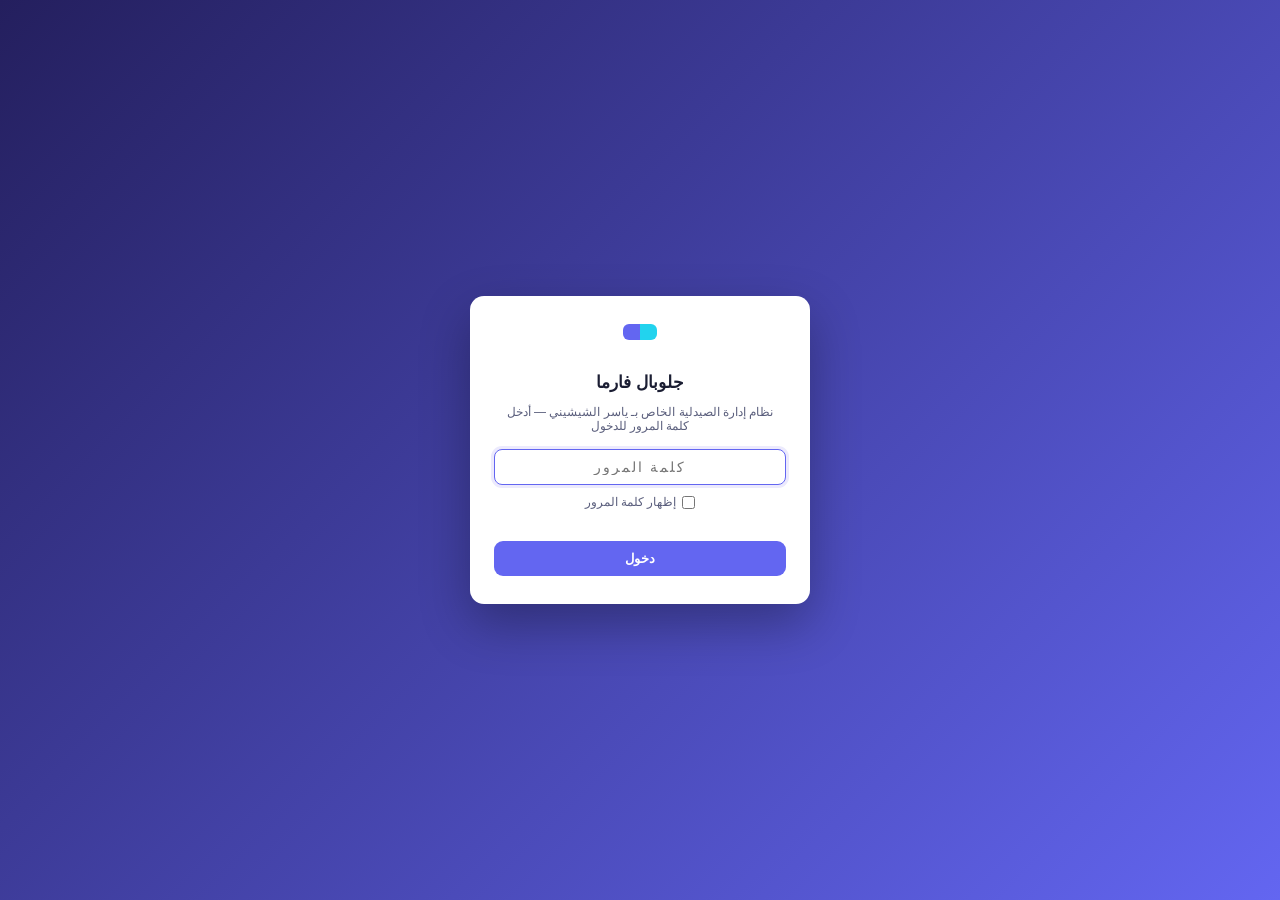
==== commit 20d35df1: "Update index.html" ====
--- a/index.html
+++ b/index.html
@@ -1,685 +1,784 @@
 <!DOCTYPE html>
-<html lang="en" data-theme="dark">
+<html lang="ar" dir="rtl">
 <head>
-    <meta charset="UTF-8">
-    <meta name="viewport" content="width=device-width, initial-scale=1.0">
-    <title>fekro® | Enterprise Workspace</title>
-    
-    <meta property="og:title" content="fekro® | Enterprise Workspace">
-    <meta property="og:description" content="Official Management Portal for fekro Design Agency.">
-    <meta property="og:type" content="website">
-    
-    <link rel="stylesheet" href="https://cdnjs.cloudflare.com/ajax/libs/font-awesome/6.4.0/css/all.min.css">
-    
-    <style>
-        /* --- Design System & Variables --- */
-        :root[data-theme="dark"] {
-            --bg-main: #0a0a0a;
-            --bg-card: rgba(20, 20, 20, 0.6);
-            --border-color: rgba(255, 255, 255, 0.08);
-            --text-main: #ffffff;
-            --text-muted: #a0a0a0;
-            --accent: #ff003c;
-            --accent-glow: rgba(255, 0, 60, 0.4);
-            --glass-bg: rgba(15, 15, 15, 0.7);
-            --shadow: rgba(0, 0, 0, 0.7);
-        }
-
-        :root[data-theme="light"] {
-            --bg-main: #f5f5f7;
-            --bg-card: rgba(255, 255, 255, 0.7);
-            --border-color: rgba(0, 0, 0, 0.08);
-            --text-main: #1d1d1f;
-            --text-muted: #6e6e73;
-            --accent: #ff003c;
-            --accent-glow: rgba(255, 0, 60, 0.2);
-            --glass-bg: rgba(255, 255, 255, 0.8);
-            --shadow: rgba(0, 0, 0, 0.05);
-        }
-
-        * {
-            margin: 0;
-            padding: 0;
-            box-sizing: border-box;
-            font-family: 'Segoe UI', Tahoma, Geneva, Verdana, sans-serif;
-            transition: background 0.3s ease, color 0.3s ease, border-color 0.3s ease;
-        }
-
-        body {
-            background-color: var(--bg-main);
-            color: var(--text-main);
-            overflow-x: hidden;
-            min-height: 100vh;
-        }
-
-        /* --- Glassmorphic Layout --- */
-        .glass-panel {
-            background: var(--bg-card);
-            backdrop-filter: blur(16px);
-            -webkit-backdrop-filter: blur(16px);
-            border: 1px solid var(--border-color);
-            border-radius: 16px;
-            box-shadow: 0 8px 32px 0 var(--shadow);
-        }
-
-        /* --- Navigation Bar --- */
-        header {
-            position: fixed;
-            top: 0;
-            width: 100%;
-            z-index: 1000;
-            padding: 1rem 2rem;
-            display: flex;
-            justify-content: space-between;
-            align-items: center;
-        }
-
-        /* --- 3D Logo Engine --- */
-        .logo-container {
-            display: flex;
-            align-items: center;
-            gap: 10px;
-            perspective: 1000px;
-        }
-
-        .dynamic-logo {
-            height: 40px;
-            width: auto;
-            object-fit: contain;
-            transform-style: preserve-3d;
-            transition: transform 0.5s cubic-bezier(0.25, 1, 0.5, 1), filter 0.3s ease;
-            filter: drop-shadow(0 2px 5px rgba(0,0,0,0.5));
-        }
-
-        .logo-container:hover .dynamic-logo {
-            transform: rotateY(15deg) rotateX(10deg) translateZ(10px);
-            filter: drop-shadow(-5px 8px 12px var(--accent-glow));
-        }
-
-        .logo-text {
-            font-size: 1.5rem;
-            font-weight: 900;
-            letter-spacing: 2px;
-            text-transform: uppercase;
-        }
-
-        .logo-text span {
-            color: var(--accent);
-            text-shadow: 0 0 10px var(--accent-glow);
-        }
-
-        .nav-controls {
-            display: flex;
-            gap: 15px;
-            align-items: center;
-        }
-
-        .btn-icon, .btn-prime {
-            background: var(--glass-bg);
-            border: 1px solid var(--border-color);
-            color: var(--text-main);
-            padding: 10px 15px;
-            border-radius: 8px;
-            cursor: pointer;
-            display: flex;
-            align-items: center;
-            gap: 8px;
-            font-weight: 600;
-        }
-
-        .btn-icon:hover, .btn-prime:hover {
-            border-color: var(--accent);
-            box-shadow: 0 0 12px var(--accent-glow);
-        }
-
-        .btn-prime {
-            background: var(--accent);
-            color: #fff;
-            border: none;
-        }
-
-        /* --- View Management --- */
-        .view-section {
-            display: none;
-            padding-top: 100px;
-            min-height: 100vh;
-            animation: fadeIn 0.5s ease-in-out forwards;
-        }
-
-        .view-section.active {
-            display: block;
-        }
-
-        @keyframes fadeIn {
-            from { opacity: 0; transform: translateY(10px); }
-            to { opacity: 1; transform: translateY(0); }
-        }
-
-        /* --- Landing Page --- */
-        .hero {
-            text-align: center;
-            padding: 6rem 2rem 4rem;
-            max-width: 800px;
-            margin: 0 auto;
-        }
-
-        .hero h1 {
-            font-size: 3.5rem;
-            margin-bottom: 1.5rem;
-            font-weight: 800;
-        }
-
-        .hero p {
-            color: var(--text-muted);
-            font-size: 1.2rem;
-            margin-bottom: 2rem;
-        }
-
-        .grid-container {
-            display: grid;
-            grid-template-columns: repeat(auto-fit, minmax(280px, 1fr));
-            gap: 2rem;
-            padding: 2rem;
-            max-width: 1200px;
-            margin: 0 auto;
-        }
-
-        .card {
-            padding: 2rem;
-            text-align: center;
-        }
-
-        .card i {
-            font-size: 2.5rem;
-            color: var(--accent);
-            margin-bottom: 1.5rem;
-        }
-
-        /* --- Admin Portal Structure --- */
-        .admin-grid {
-            display: grid;
-            grid-template-columns: 250px 1fr;
-            gap: 2rem;
-            max-width: 1400px;
-            margin: 0 auto;
-            padding: 2rem;
-        }
-
-        .admin-sidebar {
-            display: flex;
-            flex-direction: column;
-            gap: 10px;
-            padding: 1.5rem;
-            height: fit-content;
-        }
-
-        .sidebar-btn {
-            background: transparent;
-            border: none;
-            color: var(--text-muted);
-            padding: 12px 15px;
-            text-align: left;
-            border-radius: 8px;
-            cursor: pointer;
-            font-weight: 600;
-            display: flex;
-            align-items: center;
-            gap: 12px;
-        }
-
-        body[dir="rtl"] .sidebar-btn {
-            text-align: right;
-        }
-
-        .sidebar-btn.active, .sidebar-btn:hover {
-            background: var(--accent);
-            color: white;
-        }
-
-        .admin-tab-content {
-            display: none;
-        }
-
-        .admin-tab-content.active {
-            display: block;
-        }
-
-        /* --- Forms & Controls --- */
-        .form-group {
-            margin-bottom: 1.2rem;
-        }
-
-        .form-control {
-            width: 100%;
-            padding: 12px;
-            background: var(--bg-main);
-            border: 1px solid var(--border-color);
-            color: var(--text-main);
-            border-radius: 8px;
-        }
-
-        .form-control:focus {
-            outline: none;
-            border-color: var(--accent);
-        }
-
-        /* --- Tasks Matrix Layout --- */
-        .matrix-grid {
-            display: grid;
-            grid-template-columns: repeat(auto-fit, minmax(220px, 1fr));
-            gap: 1rem;
-            margin-top: 1.5rem;
-        }
-
-        .day-column {
-            padding: 1rem;
-            min-height: 300px;
-        }
-
-        .day-title {
-            font-weight: 700;
-            border-bottom: 2px solid var(--accent);
-            padding-bottom: 5px;
-            margin-bottom: 1rem;
-            text-transform: uppercase;
-        }
-
-        .task-item {
-            background: var(--bg-main);
-            border: 1px solid var(--border-color);
-            padding: 10px;
-            border-radius: 6px;
-            margin-bottom: 10px;
-            position: relative;
-        }
-
-        .task-item .delete-btn {
-            position: absolute;
-            top: 5px;
-            right: 5px;
-            background: transparent;
-            border: none;
-            color: var(--accent);
-            cursor: pointer;
-        }
-
-        body[dir="rtl"] .task-item .delete-btn {
-            right: auto;
-            left: 5px;
-        }
-
-        .assignee-badge {
-            display: inline-block;
-            background: rgba(255, 0, 60, 0.1);
-            color: var(--accent);
-            padding: 2px 6px;
-            border-radius: 4px;
-            font-size: 0.8rem;
-            margin-top: 5px;
-        }
-
-        /* --- Financial Ledger --- */
-        .ledger-summary {
-            display: grid;
-            grid-template-columns: repeat(3, 1fr);
-            gap: 1rem;
-            margin-bottom: 2rem;
-        }
-
-        .summary-card {
-            padding: 1.5rem;
-            text-align: center;
-            border-radius: 12px;
-        }
-
-        .summary-card.profit { color: #00ff66; border: 1px solid rgba(0,255,102,0.3); }
-        .summary-card.expense { color: #ff3333; border: 1px solid rgba(255,51,51,0.3); }
-
-        .ledger-table {
-            width: 100%;
-            border-collapse: collapse;
-            margin-top: 1rem;
-        }
-
-        .ledger-table th, .ledger-table td {
-            padding: 12px;
-            text-align: left;
-            border-bottom: 1px solid var(--border-color);
-        }
-
-        body[dir="rtl"] .ledger-table th, body[dir="rtl"] .ledger-table td {
-            text-align: right;
-        }
-
-        /* --- Auth Modal --- */
-        .modal {
-            display: none;
-            position: fixed;
-            top: 0; left: 0; width: 100%; height: 100%;
-            background: rgba(0,0,0,0.8);
-            z-index: 2000;
-            justify-content: center;
-            align-items: center;
-        }
-
-        .modal-content {
-            padding: 2.5rem;
-            max-width: 400px;
-            width: 100%;
-            text-align: center;
-        }
-
-        /* --- Multi-language support --- */
-        [data-lang="en"] .lang-ar, [data-lang="ar"] .lang-en { display: none; }
-    </style>
+<meta charset="UTF-8">
+<meta name="viewport" content="width=device-width, initial-scale=1.0">
+<title>جلوبال فارما | نظام إدارة الصيدلية</title>
+<style>
+  :root{
+    --bg: #10142b;
+    --surface: #ffffff;
+    --ink: #1b1e33;
+    --ink-soft: #5b5f7d;
+    --primary: #6366f1;
+    --primary-dark: #241f5e;
+    --primary-tint: #eceafd;
+    --amber: #f59e0b;
+    --amber-tint: #fdf0d9;
+    --cyan: #22d3ee;
+    --red: #ef4444;
+    --red-tint: #fde3e3;
+    --line: #e2e3f2;
+    --radius: 14px;
+    --font-ar: 'Segoe UI', Tahoma, Geneva, Arial, sans-serif;
+    --font-mono: 'Courier New', Consolas, monospace;
+  }
+  *{box-sizing:border-box;}
+  html{scroll-behavior:smooth;}
+  body{margin:0;color:var(--ink);font-family:var(--font-ar);
+    background:linear-gradient(135deg,#0b0e1f,#1c1650,#0e1030,#241a5e);
+    background-size:300% 300%;
+    opacity:0;animation:pageIn .6s ease forwards, bgDrift 20s ease-in-out infinite;}
+  #app{display:flex;min-height:100vh;position:relative;z-index:1;}
+
+  .bg-orbs{position:fixed;inset:0;overflow:hidden;pointer-events:none;z-index:-1;}
+  .orb{position:absolute;border-radius:50%;filter:blur(70px);opacity:.5;}
+  .orb.o1{width:340px;height:340px;background:var(--primary);top:-70px;right:-60px;animation:floatY 9s ease-in-out infinite;}
+  .orb.o2{width:260px;height:260px;background:var(--amber);bottom:8%;left:-80px;animation:floatY 12s ease-in-out infinite reverse;}
+  .orb.o3{width:300px;height:300px;background:var(--cyan);top:38%;right:18%;animation:floatX 15s ease-in-out infinite;}
+  .orb.o4{width:220px;height:220px;background:#a855f7;bottom:-60px;right:35%;animation:floatY 11s ease-in-out infinite;}
+  .orb.o5{width:180px;height:180px;background:var(--cyan);top:8%;left:10%;animation:floatX 13s ease-in-out infinite reverse;}
+
+  @keyframes pageIn{from{opacity:0;}to{opacity:1;}}
+  @keyframes fadeInUp{from{opacity:0;transform:translateY(18px);}to{opacity:1;transform:translateY(0);}}
+  @keyframes fadeIn{from{opacity:0;}to{opacity:1;}}
+  @keyframes scaleIn{from{opacity:0;transform:scale(.92);}to{opacity:1;transform:scale(1);}}
+  @keyframes shimmer{0%{background-position:-300px 0;}100%{background-position:300px 0;}}
+  @keyframes bgDrift{0%{background-position:0% 0%;}50%{background-position:100% 100%;}100%{background-position:0% 0%;}}
+  @keyframes floatY{0%,100%{transform:translateY(0);}50%{transform:translateY(-45px);}}
+  @keyframes floatX{0%,100%{transform:translate(0,0);}50%{transform:translate(-35px,30px);}}
+  @keyframes toastIn{from{opacity:0;transform:translate(-50%,12px);}to{opacity:1;transform:translate(-50%,0);}}
+  @keyframes spin{to{transform:rotate(360deg);}}
+
+  /* Signature element: capsule divider used throughout as a pharmacy motif */
+  .capsule{display:inline-block;width:22px;height:10px;border-radius:6px;
+    background:linear-gradient(90deg,var(--primary) 50%,var(--cyan) 50%);flex:none;}
+
+  .sidebar{
+    width:88px;background:var(--primary-dark);color:#fff;
+    display:flex;flex-direction:column;align-items:center;padding:18px 0;gap:6px;
+    position:sticky;top:0;height:100vh;flex:none;
+  }
+  .sidebar .brand{margin-bottom:18px;text-align:center;animation:fadeInUp .5s ease both;}
+  .sidebar .brand .capsule{width:30px;height:14px;margin-bottom:6px;}
+  .navbtn{
+    width:64px;padding:10px 4px;border:none;background:transparent;color:#cfe6df;
+    border-radius:10px;cursor:pointer;font-family:var(--font-ar);font-size:11px;
+    display:flex;flex-direction:column;align-items:center;gap:4px;
+    transition:background .2s ease, transform .2s ease;
+    animation:fadeInUp .5s ease both;
+  }
+  .navbtn:nth-child(3){animation-delay:.05s;}
+  .navbtn:nth-child(4){animation-delay:.1s;}
+  .navbtn:nth-child(5){animation-delay:.15s;}
+  .navbtn .ic{font-size:20px;transition:transform .2s ease;}
+  .navbtn.active{background:var(--primary);color:#fff;}
+  .navbtn:hover{background:rgba(255,255,255,.1);transform:translateY(-2px);}
+  .navbtn:hover .ic{transform:scale(1.15);}
+  .navbtn:active{transform:translateY(0) scale(.96);}
+
+  main{flex:1;padding:22px 26px 60px;max-width:1100px;margin:0 auto;width:100%;}
+  main > section{animation:fadeIn .35s ease both;}
+  h1{font-size:22px;margin:0 0 4px;font-weight:900;}
+  .subtitle{color:var(--ink-soft);margin:0 0 22px;font-size:13px;}
+
+  .grid-stats{display:grid;grid-template-columns:repeat(auto-fit,minmax(150px,1fr));gap:12px;margin-bottom:22px;}
+  .stat-card{background:var(--surface);border:1px solid var(--line);border-radius:var(--radius);padding:16px;
+    transition:transform .25s ease, box-shadow .25s ease;animation:fadeInUp .5s ease both;}
+  .stat-card:nth-child(1){animation-delay:0s;}
+  .stat-card:nth-child(2){animation-delay:.07s;}
+  .stat-card:nth-child(3){animation-delay:.14s;}
+  .stat-card:nth-child(4){animation-delay:.21s;}
+  .stat-card:hover{transform:translateY(-4px);box-shadow:0 12px 26px rgba(15,107,92,.12);}
+  .stat-card .label{font-size:12px;color:var(--ink-soft);margin-bottom:6px;}
+  .stat-card .value{font-size:24px;font-weight:900;color:var(--primary-dark);font-family:var(--font-mono);direction:ltr;text-align:right;}
+  .stat-card.alert .value{color:var(--red);}
+
+  .panel{background:var(--surface);border:1px solid var(--line);border-radius:var(--radius);padding:18px;margin-bottom:18px;
+    animation:fadeInUp .55s ease both;}
+  .panel h2{font-size:15px;margin:0 0 12px;display:flex;align-items:center;gap:8px;}
+
+  table{width:100%;border-collapse:collapse;font-size:13px;}
+  thead th{position:sticky;top:0;background:var(--primary-tint);color:var(--primary-dark);
+    text-align:right;padding:8px 10px;font-weight:700;border-bottom:2px solid var(--primary);}
+  tbody td{padding:8px 10px;border-bottom:1px solid var(--line);}
+  tbody tr{transition:background .15s ease;}
+  tbody tr:hover{background:#f5faf8;}
+  .mono{font-family:var(--font-mono);direction:ltr;text-align:right;}
+  .tag{display:inline-block;padding:2px 8px;border-radius:20px;font-size:11px;font-weight:700;}
+  .tag.expired{background:var(--red-tint);color:var(--red);}
+  .tag.soon{background:var(--amber-tint);color:var(--amber);}
+  .tag.low{background:var(--amber-tint);color:var(--amber);}
+  .tag.ok{background:var(--primary-tint);color:var(--primary-dark);}
+
+  .table-wrap{max-height:460px;overflow:auto;border:1px solid var(--line);border-radius:10px;}
+
+  .row{display:flex;gap:10px;flex-wrap:wrap;align-items:center;margin-bottom:12px;}
+  label{display:block;font-size:12px;color:var(--ink-soft);margin-bottom:4px;}
+  input,select{
+    font-family:var(--font-ar);border:1px solid var(--line);border-radius:8px;
+    padding:9px 10px;font-size:14px;background:#fff;color:var(--ink);width:100%;
+    transition:box-shadow .2s ease, border-color .2s ease;
+  }
+  input:focus,select:focus{outline:none;border-color:var(--primary);box-shadow:0 0 0 3px var(--primary-tint);}
+  input[type=file]{padding:8px;}
+  .field{flex:1;min-width:140px;}
+
+  button{
+    font-family:var(--font-ar);border:none;border-radius:9px;padding:10px 16px;
+    font-size:13px;font-weight:700;cursor:pointer;transition:transform .15s ease, box-shadow .15s ease, opacity .15s ease;
+  }
+  button:active{transform:scale(.96);}
+  .btn-primary{background:var(--primary);color:#fff;}
+  .btn-primary:hover{background:var(--primary-dark);box-shadow:0 6px 16px rgba(15,107,92,.3);transform:translateY(-1px);}
+  .btn-ghost{background:var(--primary-tint);color:var(--primary-dark);}
+  .btn-ghost:hover{transform:translateY(-1px);}
+  .btn-danger{background:var(--red-tint);color:var(--red);}
+  .btn-danger:hover{transform:translateY(-1px);}
+  .btn-sm{padding:6px 10px;font-size:12px;}
+
+  .pager{display:flex;justify-content:space-between;align-items:center;margin-top:10px;font-size:12px;color:var(--ink-soft);}
+  .pager button{background:var(--primary-tint);color:var(--primary-dark);padding:6px 12px;}
+  .pager button:disabled{opacity:.4;cursor:default;}
+
+  .toast{position:fixed;bottom:20px;left:50%;transform:translateX(-50%);
+    background:var(--primary-dark);color:#fff;padding:10px 18px;border-radius:30px;
+    font-size:13px;opacity:0;pointer-events:none;z-index:50;}
+  .toast.show{opacity:1;animation:toastIn .3s ease;}
+
+  .modal-backdrop{position:fixed;inset:0;background:rgba(15,30,25,.45);display:flex;
+    align-items:center;justify-content:center;z-index:60;padding:16px;animation:fadeIn .2s ease;}
+  .modal{background:#fff;border-radius:var(--radius);padding:20px;width:100%;max-width:420px;max-height:90vh;overflow:auto;
+    animation:scaleIn .25s ease;}
+  .modal h3{margin:0 0 14px;font-size:16px;}
+
+  section[hidden]{display:none;}
+
+  /* ---------------- Access lock screen ---------------- */
+  .lock-screen{
+    position:fixed;inset:0;z-index:200;display:flex;align-items:center;justify-content:center;padding:20px;
+    background:linear-gradient(135deg, var(--primary-dark), var(--primary), var(--primary-dark));
+    background-size:200% 200%;animation:bgDrift 8s ease infinite;
+  }
+  .lock-box{
+    background:#fff;border-radius:var(--radius);padding:28px 24px;width:100%;max-width:340px;text-align:center;
+    animation:scaleIn .4s ease;box-shadow:0 20px 50px rgba(0,0,0,.3);
+  }
+  .lock-box .capsule{width:34px;height:16px;margin:0 auto 14px;}
+  .lock-box h2{font-size:17px;margin-bottom:6px;}
+  .lock-box p{font-size:12px;color:var(--ink-soft);margin-bottom:16px;}
+  .lock-box input{text-align:center;letter-spacing:2px;margin-bottom:10px;}
+  .lock-box .err{color:var(--red);font-size:12px;min-height:16px;margin-bottom:6px;}
+  .lock-box button{width:100%;}
+  .lock-check{display:flex;align-items:center;gap:6px;justify-content:center;font-size:12px;color:var(--ink-soft);margin-bottom:10px;}
+  .lock-check input{width:auto;margin:0;}
+
+  .skeleton{
+    background:linear-gradient(90deg, var(--line) 0%, #eef3f0 50%, var(--line) 100%);
+    background-size:600px 100%;animation:shimmer 1.4s infinite linear;
+    border-radius:8px;height:60px;
+  }
+
+  #fatal-error{
+    position:fixed;top:0;left:0;right:0;background:var(--red);color:#fff;padding:12px 16px;
+    font-size:13px;z-index:999;text-align:center;direction:rtl;font-family:var(--font-ar);
+  }
+
+  @media (max-width:640px){
+    .sidebar{width:64px;}
+    .navbtn{width:52px;font-size:9px;}
+    main{padding:16px;}
+  }
+  @media (prefers-reduced-motion: reduce){
+    *{animation-duration:.001ms !important;animation-iteration-count:1 !important;transition-duration:.001ms !important;}
+  }
+</style>
 </head>
-<body data-lang="en" dir="ltr">
-
-    <header class="glass-panel">
-        <div class="logo-container">
-            <img src="./logo.png" alt="fekro Logo" class="dynamic-logo" onerror="this.style.display='none';">
-            <div class="logo-text">fekro<span>.</span></div>
+<body>
+<div class="bg-orbs" aria-hidden="true">
+  <span class="orb o1"></span>
+  <span class="orb o2"></span>
+  <span class="orb o3"></span>
+  <span class="orb o4"></span>
+  <span class="orb o5"></span>
+</div>
+
+<div class="lock-screen" id="lock-screen">
+  <div class="lock-box">
+    <span class="capsule"></span>
+    <h2>جلوبال فارما</h2>
+    <p>نظام إدارة الصيدلية الخاص بـ ياسر الشيشيني — أدخل كلمة المرور للدخول</p>
+    <input type="password" id="lock-pass" placeholder="كلمة المرور" autocomplete="off">
+    <label class="lock-check"><input type="checkbox" id="lock-show"> إظهار كلمة المرور</label>
+    <div class="err" id="lock-err"></div>
+    <button class="btn-primary" type="button" id="lock-btn">دخول</button>
+  </div>
+</div>
+
+<div id="app" hidden>
+  <nav class="sidebar">
+    <div class="brand"><span class="capsule"></span></div>
+    <button class="navbtn active" data-page="dashboard"><span class="ic">📊</span>الرئيسية</button>
+    <button class="navbtn" data-page="products"><span class="ic">💊</span>الأصناف</button>
+    <button class="navbtn" data-page="import"><span class="ic">📥</span>استيراد</button>
+    <button class="navbtn" data-page="search"><span class="ic">🔎</span>بحث</button>
+  </nav>
+
+  <main>
+    <!-- DASHBOARD -->
+    <section id="page-dashboard">
+      <h1>لوحة التحكم</h1>
+      <p class="subtitle">جلوبال فارما — يعمل بدون إنترنت، والبيانات محفوظة على جهازك</p>
+      <div class="grid-stats" id="stats">
+        <div class="skeleton"></div><div class="skeleton"></div><div class="skeleton"></div><div class="skeleton"></div>
+      </div>
+      <div class="panel">
+        <h2><span class="capsule"></span> أدوية قريبة من الانتهاء (٩٠ يوم)</h2>
+        <div class="table-wrap"><table><thead><tr><th>الاسم</th><th>الباركود</th><th>الكمية</th><th>الانتهاء</th></tr></thead>
+        <tbody id="tbl-expiry"></tbody></table></div>
+      </div>
+      <div class="panel">
+        <h2><span class="capsule"></span> أدوية أوشكت على النفاد</h2>
+        <div class="table-wrap"><table><thead><tr><th>الاسم</th><th>الباركود</th><th>الكمية</th></tr></thead>
+        <tbody id="tbl-lowstock"></tbody></table></div>
+      </div>
+    </section>
+
+    <!-- PRODUCTS -->
+    <section id="page-products" hidden>
+      <h1>إدارة الأصناف</h1>
+      <p class="subtitle">إضافة، تعديل، وحذف الأدوية</p>
+      <div class="panel">
+        <h2>➕ إضافة صنف جديد</h2>
+        <form id="add-form">
+          <div class="row">
+            <div class="field"><label>اسم الدواء *</label><input id="f-name" required></div>
+            <div class="field"><label>الباركود</label><input id="f-barcode"></div>
+          </div>
+          <div class="row">
+            <div class="field"><label>الكمية</label><input id="f-qty" type="number" min="0" value="0"></div>
+            <div class="field"><label>الشركة المصنعة</label><input id="f-manu"></div>
+          </div>
+          <div class="row">
+            <div class="field"><label>سعر الشراء</label><input id="f-pp" type="number" step="0.01" min="0" value="0"></div>
+            <div class="field"><label>سعر البيع</label><input id="f-sp" type="number" step="0.01" min="0" value="0"></div>
+          </div>
+          <div class="row">
+            <div class="field"><label>تاريخ الانتهاء</label><input id="f-exp" type="date"></div>
+          </div>
+          <button class="btn-primary" type="submit">حفظ الصنف</button>
+        </form>
+      </div>
+      <div class="panel">
+        <h2>📋 كل الأصناف</h2>
+        <input id="products-filter" placeholder="فلترة سريعة بالاسم أو الباركود..." style="margin-bottom:10px;">
+        <div class="table-wrap"><table><thead><tr>
+          <th>الاسم</th><th>الباركود</th><th>الكمية</th><th>الشراء</th><th>البيع</th><th>الانتهاء</th><th></th>
+        </tr></thead><tbody id="tbl-products"></tbody></table></div>
+        <div class="pager" id="products-pager"></div>
+      </div>
+    </section>
+
+    <!-- IMPORT -->
+    <section id="page-import" hidden>
+      <h1>رفع بيانات ضخمة</h1>
+      <p class="subtitle">ارفع ملف CSV يحتوي على آلاف الأصناف دفعة واحدة</p>
+      <div class="panel">
+        <p style="font-size:13px;color:var(--ink-soft)">الأعمدة المطلوبة:</p>
+        <code style="direction:ltr;display:block;background:var(--primary-tint);padding:8px;border-radius:8px;font-family:var(--font-mono);font-size:12px;">
+        name, barcode, quantity, purchase_price, sale_price, expiry_date, manufacturer</code>
+        <div style="margin-top:14px;"><input type="file" id="csv-file" accept=".csv"></div>
+        <div id="import-preview"></div>
+      </div>
+    </section>
+
+    <!-- SEARCH -->
+    <section id="page-search" hidden>
+      <h1>بحث وجرد</h1>
+      <div class="panel">
+        <div class="row">
+          <div class="field"><label>بحث بالاسم أو الباركود</label><input id="s-query"></div>
+          <div class="field"><label>فلترة</label>
+            <select id="s-filter">
+              <option value="all">الكل</option>
+              <option value="expiry">قريبة الانتهاء</option>
+              <option value="low">أوشكت على النفاد</option>
+              <option value="expired">منتهية الصلاحية</option>
+            </select>
+          </div>
         </div>
-        <div class="nav-controls">
-            <button class="btn-icon" onclick="toggleTheme()"><i class="fa-solid fa-moon"></i></button>
-            <button class="btn-icon" onclick="toggleLanguage()"><span class="lang-en">العربية</span><span class="lang-ar">English</span></button>
-            <button class="btn-prime" id="portal-nav-btn" onclick="handlePortalNavigation()">
-                <i class="fa-solid fa-lock"></i> 
-                <span class="lang-en">Admin Portal</span><span class="lang-ar">لوحة التحكم</span>
-            </button>
+        <p style="font-size:12px;color:var(--ink-soft)" id="search-count"></p>
+        <div class="table-wrap"><table><thead><tr>
+          <th>الاسم</th><th>الباركود</th><th>الكمية</th><th>البيع</th><th>الانتهاء</th><th>الشركة</th>
+        </tr></thead><tbody id="tbl-search"></tbody></table></div>
+        <div class="pager" id="search-pager"></div>
+      </div>
+    </section>
+  </main>
+</div>
+
+<div class="toast" id="toast"></div>
+<div id="modal-root"></div>
+
+<script>
+/* ---------------- Global error safety net ----------------
+   If anything throws anywhere in this script, show it on screen
+   instead of failing silently — makes bugs reportable/fixable. */
+window.addEventListener('error', function(e){
+  var el = document.getElementById('fatal-error');
+  if(!el){
+    el = document.createElement('div');
+    el.id = 'fatal-error';
+    document.body.prepend(el);
+  }
+  el.textContent = 'حصل خطأ برمجي: ' + e.message + ' (سطر ' + e.lineno + ') — ابعت لقطة شاشة لهذه الرسالة';
+});
+
+document.addEventListener('DOMContentLoaded', function(){
+
+/* ---------------- Offline persistent storage (IndexedDB) ----------------
+   Data is saved on-device via the browser's built-in IndexedDB, so it
+   survives closing the app/browser and needs no internet connection. */
+const DB_NAME = 'pharmacy_erp_db';
+const STORE = 'medicines';
+let db = null;
+let medicines = [];
+const PAGE_SIZE = 50;
+let productsPage = 1, searchPage = 1;
+
+function openDB(){
+  return new Promise((resolve, reject)=>{
+    if(!window.indexedDB){ reject(new Error('المتصفح ده مش بيدعم التخزين المحلي (IndexedDB)')); return; }
+    const req = indexedDB.open(DB_NAME, 1);
+    req.onupgradeneeded = e=>{
+      const database = e.target.result;
+      if(!database.objectStoreNames.contains(STORE)){
+        database.createObjectStore(STORE, {keyPath:'id'});
+      }
+    };
+    req.onsuccess = e=>resolve(e.target.result);
+    req.onerror = e=>reject(e.target.error);
+  });
+}
+
+function dbGetAll(){
+  return new Promise((resolve, reject)=>{
+    const tx = db.transaction(STORE, 'readonly');
+    const req = tx.objectStore(STORE).getAll();
+    req.onsuccess = ()=>resolve(req.result);
+    req.onerror = ()=>reject(req.error);
+  });
+}
+function dbPut(med){
+  return new Promise((resolve, reject)=>{
+    const tx = db.transaction(STORE, 'readwrite');
+    tx.objectStore(STORE).put(med);
+    tx.oncomplete = ()=>resolve();
+    tx.onerror = ()=>reject(tx.error);
+  });
+}
+function dbPutMany(meds){
+  return new Promise((resolve, reject)=>{
+    const tx = db.transaction(STORE, 'readwrite');
+    const store = tx.objectStore(STORE);
+    meds.forEach(m=>store.put(m));
+    tx.oncomplete = ()=>resolve();
+    tx.onerror = ()=>reject(tx.error);
+  });
+}
+function dbDelete(id){
+  return new Promise((resolve, reject)=>{
+    const tx = db.transaction(STORE, 'readwrite');
+    tx.objectStore(STORE).delete(id);
+    tx.oncomplete = ()=>resolve();
+    tx.onerror = ()=>reject(tx.error);
+  });
+}
+
+function uid(){ return Date.now().toString(36) + Math.random().toString(36).slice(2,8); }
+function todayISO(){ return new Date().toISOString().slice(0,10); }
+function daysFromNow(n){ const d=new Date(); d.setDate(d.getDate()+n); return d.toISOString().slice(0,10); }
+
+function toast(msg){
+  const t=document.getElementById('toast');
+  t.textContent=msg; t.classList.remove('show'); void t.offsetWidth; t.classList.add('show');
+  clearTimeout(toast._t); toast._t=setTimeout(()=>t.classList.remove('show'),2200);
+}
+
+function animateValue(el, end){
+  const isMoney = end > 1000;
+  let start = 0;
+  const duration = 700;
+  const startTime = performance.now();
+  function step(now){
+    const progress = Math.min((now-startTime)/duration, 1);
+    const eased = 1 - Math.pow(1-progress, 3);
+    const current = start + (end-start)*eased;
+    el.textContent = isMoney ? Math.round(current).toLocaleString() : Math.round(current).toLocaleString();
+    if(progress<1) requestAnimationFrame(step);
+  }
+  requestAnimationFrame(step);
+}
+
+/* ---------------- Navigation ---------------- */
+document.querySelectorAll('.navbtn').forEach(btn=>{
+  btn.addEventListener('click',()=>{
+    document.querySelectorAll('.navbtn').forEach(b=>b.classList.remove('active'));
+    btn.classList.add('active');
+    document.querySelectorAll('main > section').forEach(s=>s.hidden=true);
+    const target = document.getElementById('page-'+btn.dataset.page);
+    target.hidden=false;
+    target.style.animation='none'; void target.offsetWidth; target.style.animation='';
+    if(btn.dataset.page==='dashboard') renderDashboard();
+    if(btn.dataset.page==='products') renderProducts();
+    if(btn.dataset.page==='search') renderSearch();
+  });
+});
+
+/* ---------------- Dashboard ---------------- */
+function renderDashboard(){
+  const total = medicines.length;
+  let purchaseVal=0, saleVal=0, expiredCount=0;
+  const today = todayISO();
+  medicines.forEach(m=>{
+    purchaseVal += m.quantity*m.purchasePrice;
+    saleVal += m.quantity*m.salePrice;
+    if(m.expiryDate && m.expiryDate < today) expiredCount++;
+  });
+
+  document.getElementById('stats').innerHTML = `
+    <div class="stat-card"><div class="label">إجمالي عدد الأصناف</div><div class="value" id="v-total">0</div></div>
+    <div class="stat-card"><div class="label">قيمة المخزون (شراء)</div><div class="value" id="v-purchase">0</div></div>
+    <div class="stat-card"><div class="label">قيمة المخزون (بيع)</div><div class="value" id="v-sale">0</div></div>
+    <div class="stat-card alert"><div class="label">أدوية منتهية</div><div class="value" id="v-expired">0</div></div>
+  `;
+  animateValue(document.getElementById('v-total'), total);
+  animateValue(document.getElementById('v-purchase'), Math.round(purchaseVal));
+  animateValue(document.getElementById('v-sale'), Math.round(saleVal));
+  animateValue(document.getElementById('v-expired'), expiredCount);
+
+  const soonMax = daysFromNow(90);
+  const nearExpiry = medicines.filter(m=>m.expiryDate && m.expiryDate>=today && m.expiryDate<=soonMax)
+    .sort((a,b)=>a.expiryDate.localeCompare(b.expiryDate)).slice(0,200);
+  document.getElementById('tbl-expiry').innerHTML = nearExpiry.map(m=>`
+    <tr><td>${escapeHtml(m.name)}</td><td class="mono">${m.barcode||'—'}</td><td class="mono">${m.quantity}</td><td class="mono">${m.expiryDate}</td></tr>
+  `).join('') || emptyRow(4,'لا توجد أدوية قريبة الانتهاء');
+
+  const lowStock = medicines.filter(m=>m.quantity<20).sort((a,b)=>a.quantity-b.quantity).slice(0,200);
+  document.getElementById('tbl-lowstock').innerHTML = lowStock.map(m=>`
+    <tr><td>${escapeHtml(m.name)}</td><td class="mono">${m.barcode||'—'}</td><td class="mono">${m.quantity}</td></tr>
+  `).join('') || emptyRow(3,'لا توجد أدوية أوشكت على النفاد');
+}
+
+function emptyRow(colspan,msg){
+  return `<tr><td colspan="${colspan}" style="text-align:center;color:var(--ink-soft);padding:16px;">${msg}</td></tr>`;
+}
+function escapeHtml(s){
+  return String(s??'').replace(/[&<>"']/g, c=>({'&':'&amp;','<':'&lt;','>':'&gt;','"':'&quot;',"'":'&#39;'}[c]));
+}
+
+/* ---------------- Products page ---------------- */
+document.getElementById('add-form').addEventListener('submit', e=>{
+  e.preventDefault();
+  const name = document.getElementById('f-name').value.trim();
+  if(!name){ toast('اسم الدواء مطلوب'); return; }
+  const barcode = document.getElementById('f-barcode').value.trim();
+  if(barcode && medicines.some(m=>m.barcode===barcode)){ toast('هذا الباركود مستخدم بالفعل'); return; }
+
+  const newMed = {
+    id: uid(), name, barcode: barcode||null,
+    quantity: Number(document.getElementById('f-qty').value)||0,
+    purchasePrice: Number(document.getElementById('f-pp').value)||0,
+    salePrice: Number(document.getElementById('f-sp').value)||0,
+    expiryDate: document.getElementById('f-exp').value || null,
+    manufacturer: document.getElementById('f-manu').value.trim()||null,
+  };
+  medicines.push(newMed);
+  dbPut(newMed);
+  e.target.reset();
+  document.getElementById('f-exp').value = todayISO();
+  toast('تمت إضافة الصنف وحُفظت على الجهاز');
+  productsPage=1;
+  renderProducts();
+});
+
+document.getElementById('products-filter').addEventListener('input', ()=>{ productsPage=1; renderProducts(); });
+
+function renderProducts(){
+  const q = document.getElementById('products-filter').value.trim().toLowerCase();
+  let list = medicines;
+  if(q) list = list.filter(m => m.name.toLowerCase().includes(q) || (m.barcode||'').includes(q));
+
+  const totalPages = Math.max(1, Math.ceil(list.length/PAGE_SIZE));
+  productsPage = Math.min(productsPage, totalPages);
+  const start = (productsPage-1)*PAGE_SIZE;
+  const pageItems = list.slice(start, start+PAGE_SIZE);
+
+  document.getElementById('tbl-products').innerHTML = pageItems.map(m=>`
+    <tr>
+      <td>${escapeHtml(m.name)}</td>
+      <td class="mono">${m.barcode||'—'}</td>
+      <td class="mono">${m.quantity}</td>
+      <td class="mono">${m.purchasePrice.toFixed(2)}</td>
+      <td class="mono">${m.salePrice.toFixed(2)}</td>
+      <td class="mono">${m.expiryDate||'—'}</td>
+      <td><button class="btn-sm btn-ghost" onclick="window.__openEdit('${m.id}')">تعديل</button>
+          <button class="btn-sm btn-danger" onclick="window.__deleteMed('${m.id}')">حذف</button></td>
+    </tr>
+  `).join('') || emptyRow(7,'لا توجد أصناف بعد');
+
+  document.getElementById('products-pager').innerHTML = `
+    <span>${list.length.toLocaleString()} صنف — صفحة ${productsPage} من ${totalPages}</span>
+    <span>
+      <button ${productsPage<=1?'disabled':''} onclick="window.__prevProductsPage()">السابق</button>
+      <button ${productsPage>=totalPages?'disabled':''} onclick="window.__nextProductsPage()">التالي</button>
+    </span>`;
+}
+window.__prevProductsPage = ()=>{ productsPage--; renderProducts(); };
+window.__nextProductsPage = ()=>{ productsPage++; renderProducts(); };
+
+window.__deleteMed = function(id){
+  medicines = medicines.filter(m=>m.id!==id);
+  dbDelete(id);
+  toast('تم حذف الصنف');
+  renderProducts();
+};
+
+window.__openEdit = function(id){
+  const m = medicines.find(x=>x.id===id);
+  if(!m) return;
+  const root = document.getElementById('modal-root');
+  root.innerHTML = `
+    <div class="modal-backdrop" onclick="if(event.target===this) this.remove()">
+      <div class="modal">
+        <h3>تعديل: ${escapeHtml(m.name)}</h3>
+        <div class="row"><div class="field"><label>الاسم</label><input id="e-name" value="${escapeHtml(m.name)}"></div></div>
+        <div class="row"><div class="field"><label>الباركود</label><input id="e-barcode" value="${escapeHtml(m.barcode||'')}"></div></div>
+        <div class="row">
+          <div class="field"><label>الكمية</label><input id="e-qty" type="number" value="${m.quantity}"></div>
+          <div class="field"><label>الشركة</label><input id="e-manu" value="${escapeHtml(m.manufacturer||'')}"></div>
         </div>
-    </header>
-
-    <main id="public-view" class="view-section active">
-        <section class="hero">
-            <h1 class="lang-en">We Design the <span>Digital</span> Future</h1>
-            <h1 class="lang-ar">نحن نصمم المستقبل <span>الرقمي</span></h1>
-            <p class="lang-en">Exclusive high-end digital solutions crafted for elite enterprises. Innovation meets absolute luxury.</p>
-            <p class="lang-ar">حلول رقمية راقية مصممة خصيصاً للمؤسسات النخبوية. الابتكار يلتقي بالفخامة المطلقة.</p>
-        </section>
-
-        <section class="grid-container">
-            <div class="card glass-panel">
-                <i class="fa-solid fa-bezier-curve"></i>
-                <h3 class="lang-en">UI/UX Crafting</h3><h3 class="lang-ar">تصميم واجهات الاستخدام</h3>
-                <p class="lang-en">Elite user experiences.</p><p class="lang-ar">خبرات مستخدم نخبوية.</p>
-            </div>
-            <div class="card glass-panel">
-                <i class="fa-solid fa-eye"></i>
-                <h3 class="lang-en">Visual Branding</h3><h3 class="lang-ar">الهوية البصرية</h3>
-                <p class="lang-en">Unforgettable brand identities.</p><p class="lang-ar">هويات تجارية لا تُنسى.</p>
-            </div>
-            <div class="card glass-panel">
-                <i class="fa-solid fa-wand-magic-sparkles"></i>
-                <h3 class="lang-en">Motion Design</h3><h3 class="lang-ar">موشن ديزاين</h3>
-                <p class="lang-en">Fluid programmatic animations.</p><p class="lang-ar">تحريكات برمجية سلسة.</p>
-            </div>
-        </section>
-    </main>
-
-    <main id="admin-view" class="view-section">
-        <div class="admin-grid">
-            <aside class="admin-sidebar glass-panel">
-                <button class="sidebar-btn active" onclick="switchTab('tasks')"><i class="fa-solid fa-list-check"></i> <span class="lang-en">Tasks Matrix</span><span class="lang-ar">مصفوفة المهام</span></button>
-                <button class="sidebar-btn" onclick="switchTab('memo')"><i class="fa-solid fa-vault"></i> <span class="lang-en">Internal Memo</span><span class="lang-ar">المذكرة السرية</span></button>
-                <button class="sidebar-btn" onclick="switchTab('finance')"><i class="fa-solid fa-wallet"></i> <span class="lang-en">Financial Ledger</span><span class="lang-ar">الجرد المالي</span></button>
-                <button class="sidebar-btn" onclick="logoutAdmin()" style="margin-top:auto; color:var(--accent);"><i class="fa-solid fa-right-from-bracket"></i> <span class="lang-en">Exit Portal</span><span class="lang-ar">خروج</span></button>
-            </aside>
-
-            <section class="admin-main-content">
-                <div id="tab-tasks" class="admin-tab-content active glass-panel" style="padding: 2rem;">
-                    <h2 class="lang-en">Tasks Matrix Deployment</h2><h2 class="lang-ar">نظام إسناد المهام العملياتية</h2>
-                    <form id="task-form" onsubmit="addTask(event)" style="margin-top:1.5rem; display:flex; gap:10px; flex-wrap:wrap;">
-                        <input type="text" id="task-title" class="form-control" placeholder="Task description..." style="flex:2; min-width:200px;" required>
-                        <select id="task-day" class="form-control" style="flex:1; min-width:130px;">
-                            <option value="sat">Saturday / السبت</option>
-                            <option value="sun">Sunday / الأحد</option>
-                            <option value="mon">Monday / الإثنين</option>
-                            <option value="tue">Tuesday / الثلاثاء</option>
-                            <option value="wed">Wednesday / الأربعاء</option>
-                            <option value="thu">Thursday / الخميس</option>
-                        </select>
-                        <select id="task-assignee" class="form-control" style="flex:1; min-width:130px;">
-                            <option value="أدام">Adam / أدام</option>
-                            <option value="عمر موسى">Omar Mousa / عمر موسى</option>
-                            <option value="رحمة">Rahma / رحمة</option>
-                            <option value="جنى">Jana / جنى</option>
-                        </select>
-                        <button type="submit" class="btn-prime"><i class="fa-solid fa-plus"></i></button>
-                    </form>
-                    <div class="matrix-grid" id="matrix-container"></div>
-                </div>
-
-                <div id="tab-memo" class="admin-tab-content glass-panel" style="padding: 2rem;">
-                    <h2 class="lang-en">Directors Cryptographic Memo</h2><h2 class="lang-ar">نوتة الملاحظات السرية للمديرين</h2>
-                    <p style="color:var(--text-muted); font-size:0.9rem; margin-bottom:1rem;">Authorized personnel only: Omar & Khaled</p>
-                    <textarea id="internal-memo-area" class="form-control" rows="12" placeholder="Write corporate directives here..." oninput="saveMemo()"></textarea>
-                </div>
-
-                <div id="tab-finance" class="admin-tab-content glass-panel" style="padding: 2rem;">
-                    <h2 class="lang-en">Financial Ledger Reporting</h2><h2 class="lang-ar">نظام الجرد المالي السنوي</h2>
-                    <div class="ledger-summary" style="margin-top:1.5rem;">
-                        <div class="glass-panel summary-card"><h4 class="lang-en">Total Revenue</h4><h4 class="lang-ar">إجمالي الإيرادات</h4><p id="fin-rev">$0</p></div>
-                        <div class="glass-panel summary-card expense"><h4 class="lang-en">Total Expenses</h4><h4 class="lang-ar">إجمالي المصروفات</h4><p id="fin-exp">$0</p></div>
-                        <div class="glass-panel summary-card profit"><h4 class="lang-en">Net Operating Profit</h4><h4 class="lang-ar">صافي الربح</h4><p id="fin-net">$0</p></div>
-                    </div>
-                    <form id="ledger-form" onsubmit="addLedgerEntry(event)" style="display:flex; gap:10px; flex-wrap:wrap; margin-bottom:2rem;">
-                        <input type="text" id="entry-desc" class="form-control" placeholder="Item description..." style="flex:2; min-width:200px;" required>
-                        <input type="number" id="entry-amount" class="form-control" placeholder="Amount" style="flex:1; min-width:100px;" required>
-                        <select id="entry-type" class="form-control" style="flex:1; min-width:120px;">
-                            <option value="revenue">Revenue / إيراد</option>
-                            <option value="expense">Expense / مصروف</option>
-                        </select>
-                        <button type="submit" class="btn-prime"><i class="fa-solid fa-check"></i></button>
-                    </form>
-                    <table class="ledger-table">
-                        <thead>
-                            <tr><th class="lang-en">Description</th><th class="lang-ar">البيان</th><th class="lang-en">Type</th><th class="lang-ar">النوع</th><th class="lang-en">Amount</th><th class="lang-ar">القيمة</th><th class="lang-en">Action</th><th class="lang-ar">إجراء</th></tr>
-                        </thead>
-                        <tbody id="ledger-rows"></tbody>
-                    </table>
-                </div>
-            </section>
+        <div class="row">
+          <div class="field"><label>سعر الشراء</label><input id="e-pp" type="number" step="0.01" value="${m.purchasePrice}"></div>
+          <div class="field"><label>سعر البيع</label><input id="e-sp" type="number" step="0.01" value="${m.salePrice}"></div>
         </div>
-    </main>
-
-    <div id="auth-modal" class="modal">
-        <div class="modal-content glass-panel">
-            <i class="fa-solid fa-shield-halved" style="font-size:3rem; color:var(--accent); margin-bottom:1rem;"></i>
-            <h3 class="lang-en">Cryptographic Authentication</h3><h3 class="lang-ar">نظام التحقق الأمني</h3>
-            <p style="color:var(--text-muted); font-size:0.85rem; margin: 10px 0 20px;" class="lang-en">Enter Administrative Passcode</p>
-            <p style="color:var(--text-muted); font-size:0.85rem; margin: 10px 0 20px;" class="lang-ar">أدخل كلمة المرور الإدارية المشفرة</p>
-            <input type="password" id="portal-password" class="form-control" style="text-align:center; letter-spacing:4px;" placeholder="••••••••">
-            <div style="display:flex; gap:10px; margin-top:20px;">
-                <button class="btn-icon" style="flex:1;" onclick="closeAuthModal()">Cancel</button>
-                <button class="btn-prime" style="flex:1;" onclick="verifyGatekeeperKey()">Verify</button>
-            </div>
+        <div class="row"><div class="field"><label>الانتهاء</label><input id="e-exp" type="date" value="${m.expiryDate||''}"></div></div>
+        <div class="row" style="justify-content:flex-end;">
+          <button class="btn-ghost" type="button" onclick="document.querySelector('.modal-backdrop').remove()">إلغاء</button>
+          <button class="btn-primary" type="button" onclick="window.__saveEdit('${id}')">حفظ التعديلات</button>
         </div>
-    </div>
-
-    <script>
-        /* --- Cryptographic System State & Memory Engine --- */
-        const GATEKEEPER_KEY = "f3kro";
-        let tasks = JSON.parse(localStorage.getItem('fekro_tasks')) || [];
-        let ledger = JSON.parse(localStorage.getItem('fekro_ledger')) || [];
-
-        const daysMapping = {
-            en: { sat: 'Saturday', sun: 'Sunday', mon: 'Monday', tue: 'Tuesday', wed: 'Wednesday', thu: 'Thursday' },
-            ar: { sat: 'السبت', sun: 'الأحد', mon: 'الإثنين', tue: 'الثلاثاء', wed: 'الأربعاء', thu: 'الخميس' }
-        };
-
-        window.addEventListener('DOMContentLoaded', () => {
-            sessionStorage.removeItem('fekro_admin_session');
-            renderTasksMatrix();
-            renderLedger();
-            loadMemo();
-        });
-
-        /* --- UI Experience Controllers --- */
-        function toggleTheme() {
-            const currentTheme = document.documentElement.getAttribute('data-theme');
-            const targetTheme = currentTheme === 'dark' ? 'light' : 'dark';
-            document.documentElement.setAttribute('data-theme', targetTheme);
-            const icon = document.querySelector('.btn-icon i');
-            icon.className = targetTheme === 'dark' ? 'fa-solid fa-moon' : 'fa-solid fa-sun';
-        }
-
-        function toggleLanguage() {
-            const currentLang = document.body.getAttribute('data-lang');
-            const targetLang = currentLang === 'en' ? 'ar' : 'en';
-            document.body.setAttribute('data-lang', targetLang);
-            document.body.setAttribute('dir', targetLang === 'ar' ? 'rtl' : 'ltr');
-            renderTasksMatrix(); 
-        }
-
-        function handlePortalNavigation() {
-            if (sessionStorage.getItem('fekro_admin_session') === 'active') {
-                switchView('admin');
-            } else {
-                openAuthModal();
-            }
-        }
-
-        function openAuthModal() { document.getElementById('auth-modal').style.display = 'flex'; document.getElementById('portal-password').focus(); }
-        function closeAuthModal() { document.getElementById('auth-modal').style.display = 'none'; document.getElementById('portal-password').value = ''; }
-
-        function verifyGatekeeperKey() {
-            const input = document.getElementById('portal-password').value;
-            if (input === GATEKEEPER_KEY) {
-                sessionStorage.setItem('fekro_admin_session', 'active');
-                closeAuthModal();
-                switchView('admin');
-            } else {
-                alert("🚨 Access Denied: Invalid Security Cryptokey.");
-                closeAuthModal();
-            }
-        }
-
-        function logoutAdmin() {
-            sessionStorage.removeItem('fekro_admin_session');
-            switchView('public');
-        }
-
-        function switchView(view) {
-            document.getElementById('public-view').classList.remove('active');
-            document.getElementById('admin-view').classList.remove('active');
-            
-            if (view === 'admin' && sessionStorage.getItem('fekro_admin_session') === 'active') {
-                document.getElementById('admin-view').classList.add('active');
-                document.getElementById('portal-nav-btn').style.display = 'none';
-            } else {
-                document.getElementById('public-view').classList.add('active');
-                document.getElementById('portal-nav-btn').style.display = 'flex';
-            }
-        }
-
-        function switchTab(tabId) {
-            document.querySelectorAll('.sidebar-btn').forEach(b => b.classList.remove('active'));
-            document.querySelectorAll('.admin-tab-content').forEach(c => c.classList.remove('active'));
-            
-            event.currentTarget.classList.add('active');
-            document.getElementById(`tab-${tabId}`).classList.add('active');
-        }
-
-        /* --- Operational Engine: Tasks Matrix --- */
-        function renderTasksMatrix() {
-            const container = document.getElementById('matrix-container');
-            container.innerHTML = '';
-            const lang = document.body.getAttribute('data-lang');
-            
-            Object.keys(daysMapping[lang]).forEach(dayKey => {
-                const dayColumn = document.createElement('div');
-                dayColumn.className = 'day-column glass-panel';
-                
-                let dayTasksHtml = '';
-                tasks.filter(t => t.day === dayKey).forEach(task => {
-                    dayTasksHtml += `
-                        <div class="task-item">
-                            <button class="delete-btn" onclick="deleteTask(${task.id})"><i class="fa-solid fa-trash-can"></i></button>
-                            <div style="font-size:0.95rem; font-weight:500; padding-right:15px;">${task.title}</div>
-                            <span class="assignee-badge">${task.assignee}</span>
-                        </div>`;
-                });
-
-                dayColumn.innerHTML = `
-                    <div class="day-title">${daysMapping[lang][dayKey]}</div>
-                    <div class="tasks-list-wrapper">${dayTasksHtml}</div>
-                `;
-                container.appendChild(dayColumn);
-            });
-        }
-
-        function addTask(e) {
-            e.preventDefault();
-            const title = document.getElementById('task-title').value;
-            const day = document.getElementById('task-day').value;
-            const assignee = document.getElementById('task-assignee').value;
-            
-            tasks.push({ id: Date.now(), title, day, assignee });
-            localStorage.setItem('fekro_tasks', JSON.stringify(tasks));
-            renderTasksMatrix();
-            document.getElementById('task-form').reset();
-        }
-
-        function deleteTask(id) {
-            tasks = tasks.filter(t => t.id !== id);
-            localStorage.setItem('fekro_tasks', JSON.stringify(tasks));
-            renderTasksMatrix();
-        }
-
-        /* --- Security Directive: Internal Memo --- */
-        function saveMemo() {
-            const text = document.getElementById('internal-memo-area').value;
-            localStorage.setItem('fekro_internal_memo', text);
-        }
-        function loadMemo() {
-            document.getElementById('internal-memo-area').value = localStorage.getItem('fekro_internal_memo') || '';
-        }
-
-        /* --- Ledger Core Engine: Financials --- */
-        function renderLedger() {
-            const rowsContainer = document.getElementById('ledger-rows');
-            rowsContainer.innerHTML = '';
-            
-            let totalRev = 0; let totalExp = 0;
-
-            ledger.forEach(entry => {
-                const isRev = entry.type === 'revenue';
-                if(isRev) totalRev += parseFloat(entry.amount); else totalExp += parseFloat(entry.amount);
-
-                const row = document.createElement('tr');
-                row.innerHTML = `
-                    <td>${entry.desc}</td>
-                    <td><span style="color:${isRev ? '#00ff66':'#ff3333'}">${entry.type.toUpperCase()}</span></td>
-                    <td>$${parseFloat(entry.amount).toLocaleString()}</td>
-                    <td><button class="btn-icon" style="padding:4px 8px; color:var(--accent);" onclick="deleteLedgerEntry(${entry.id})"><i class="fa-solid fa-xmark"></i></button></td>
-                `;
-                rowsContainer.appendChild(row);
-            });
-
-            const netProfit = totalRev - totalExp;
-            document.getElementById('fin-rev').innerText = `$${totalRev.toLocaleString()}`;
-            document.getElementById('fin-exp').innerText = `$${totalExp.toLocaleString()}`;
-            document.getElementById('fin-net').innerText = `$${netProfit.toLocaleString()}`;
-        }
-
-        function addLedgerEntry(e) {
-            e.preventDefault();
-            const desc = document.getElementById('entry-desc').value;
-            const amount = document.getElementById('entry-amount').value;
-            const type = document.getElementById('entry-type').value;
-
-            ledger.push({ id: Date.now(), desc, amount, type });
-            localStorage.setItem('fekro_ledger', JSON.stringify(ledger));
-            renderLedger();
-            document.getElementById('ledger-form').reset();
-        }
-
-        function deleteLedgerEntry(id) {
-            ledger = ledger.filter(e => e.id !== id);
-            localStorage.setItem('fekro_ledger', JSON.stringify(ledger));
-            renderLedger();
-        }
-    </script>
+      </div>
+    </div>`;
+};
+
+window.__saveEdit = function(id){
+  const m = medicines.find(x=>x.id===id);
+  if(!m) return;
+  m.name = document.getElementById('e-name').value.trim() || m.name;
+  m.barcode = document.getElementById('e-barcode').value.trim() || null;
+  m.quantity = Number(document.getElementById('e-qty').value)||0;
+  m.manufacturer = document.getElementById('e-manu').value.trim()||null;
+  m.purchasePrice = Number(document.getElementById('e-pp').value)||0;
+  m.salePrice = Number(document.getElementById('e-sp').value)||0;
+  m.expiryDate = document.getElementById('e-exp').value || null;
+  dbPut(m);
+  document.querySelector('.modal-backdrop').remove();
+  toast('تم التحديث وحُفظ على الجهاز');
+  renderProducts();
+};
+
+/* ---------------- Bulk import (built-in offline CSV parser, no CDN needed) ---------------- */
+function parseCSV(text){
+  const rows = [];
+  let i=0, field='', row=[], inQuotes=false;
+  while(i<text.length){
+    const c = text[i];
+    if(inQuotes){
+      if(c === '"'){
+        if(text[i+1] === '"'){ field+='"'; i+=2; continue; }
+        inQuotes=false; i++; continue;
+      }
+      field+=c; i++; continue;
+    } else {
+      if(c === '"'){ inQuotes=true; i++; continue; }
+      if(c === ','){ row.push(field); field=''; i++; continue; }
+      if(c === '\r'){ i++; continue; }
+      if(c === '\n'){ row.push(field); rows.push(row); row=[]; field=''; i++; continue; }
+      field+=c; i++; continue;
+    }
+  }
+  if(field.length || row.length){ row.push(field); rows.push(row); }
+  if(!rows.length) return {header:[], data:[]};
+  const header = rows[0].map(h=>h.trim().toLowerCase());
+  const data = rows.slice(1)
+    .filter(r=>r.length>1 || (r.length===1 && r[0]!==''))
+    .map(r=>{
+      const obj={};
+      header.forEach((h,idx)=>obj[h]=(r[idx]!==undefined?r[idx]:'').trim());
+      return obj;
+    });
+  return {header, data};
+}
+
+document.getElementById('csv-file').addEventListener('change', function(e){
+  const file = e.target.files[0];
+  if(!file) return;
+  const preview = document.getElementById('import-preview');
+  preview.innerHTML = `<p style="font-size:13px;color:var(--ink-soft)">جاري التحليل...</p>`;
+
+  const reader = new FileReader();
+  reader.onload = function(ev){
+    let parsed;
+    try{
+      parsed = parseCSV(ev.target.result);
+    }catch(err){
+      preview.innerHTML = `<p style="color:var(--red)">تعذّر قراءة الملف: ${err}</p>`;
+      return;
+    }
+    const rows = parsed.data;
+    const required = ['name','quantity','purchase_price','sale_price'];
+    const missing = required.filter(c=>!parsed.header.includes(c));
+    if(missing.length){
+      preview.innerHTML = `<p style="color:var(--red)">أعمدة ناقصة: ${missing.join(', ')}</p>`;
+      return;
+    }
+    preview.innerHTML = `
+      <p style="font-size:13px;">تم العثور على <b>${rows.length.toLocaleString()}</b> صف.</p>
+      <button class="btn-primary" type="button" id="do-import">📥 استيراد الآن</button>
+      <div id="import-progress" style="margin-top:10px;font-size:12px;color:var(--ink-soft);"></div>`;
+    document.getElementById('do-import').addEventListener('click', function(){
+      importRows(rows);
+    });
+  };
+  reader.onerror = function(){
+    preview.innerHTML = `<p style="color:var(--red)">تعذّر قراءة الملف.</p>`;
+  };
+  reader.readAsText(file, 'UTF-8');
+});
+
+function importRows(rows){
+  const progress = document.getElementById('import-progress');
+  const existingBarcodes = new Set(medicines.filter(m=>m.barcode).map(m=>m.barcode));
+  let added=0, skipped=0, i=0;
+  const CHUNK=1000;
+
+  function step(){
+    const chunkEnd = Math.min(i+CHUNK, rows.length);
+    const batch = [];
+    for(; i<chunkEnd; i++){
+      const norm = rows[i];
+      const name = (norm.name||'').toString().trim();
+      if(!name){ skipped++; continue; }
+      const barcode = norm.barcode ? String(norm.barcode).trim() : null;
+      if(barcode && existingBarcodes.has(barcode)){ skipped++; continue; }
+      if(barcode) existingBarcodes.add(barcode);
+
+      const med = {
+        id: uid(), name, barcode,
+        quantity: parseInt(norm.quantity)||0,
+        purchasePrice: parseFloat(norm.purchase_price)||0,
+        salePrice: parseFloat(norm.sale_price)||0,
+        expiryDate: norm.expiry_date ? String(norm.expiry_date).trim() : null,
+        manufacturer: norm.manufacturer ? String(norm.manufacturer).trim() : null,
+      };
+      medicines.push(med);
+      batch.push(med);
+      added++;
+    }
+    dbPutMany(batch);
+    progress.textContent = `تم استيراد ${Math.min(i,rows.length).toLocaleString()} من ${rows.length.toLocaleString()} وحُفظت على الجهاز...`;
+    if(i<rows.length){
+      setTimeout(step,0);
+    } else {
+      progress.textContent = `اكتمل: أُضيف ${added.toLocaleString()} صنف، تم تجاوز ${skipped.toLocaleString()} (مكرر/بدون اسم). كل البيانات محفوظة على جهازك.`;
+      toast('اكتمل الاستيراد والحفظ');
+    }
+  }
+  step();
+}
+
+/* ---------------- Search & inventory ---------------- */
+document.getElementById('s-query').addEventListener('input', ()=>{ searchPage=1; renderSearch(); });
+document.getElementById('s-filter').addEventListener('change', ()=>{ searchPage=1; renderSearch(); });
+
+function renderSearch(){
+  const q = document.getElementById('s-query').value.trim().toLowerCase();
+  const filter = document.getElementById('s-filter').value;
+  const today = todayISO();
+  const soonMax = daysFromNow(90);
+
+  let list = medicines;
+  if(q) list = list.filter(m=>m.name.toLowerCase().includes(q) || (m.barcode||'').includes(q));
+  if(filter==='expiry') list = list.filter(m=>m.expiryDate && m.expiryDate>=today && m.expiryDate<=soonMax);
+  else if(filter==='low') list = list.filter(m=>m.quantity<20);
+  else if(filter==='expired') list = list.filter(m=>m.expiryDate && m.expiryDate<today);
+
+  document.getElementById('search-count').textContent = `${list.length.toLocaleString()} نتيجة`;
+
+  const totalPages = Math.max(1, Math.ceil(list.length/PAGE_SIZE));
+  searchPage = Math.min(searchPage, totalPages);
+  const start=(searchPage-1)*PAGE_SIZE;
+  const pageItems = list.slice(start,start+PAGE_SIZE);
+
+  document.getElementById('tbl-search').innerHTML = pageItems.map(m=>{
+    let tag='<span class="tag ok">سليم</span>';
+    if(m.expiryDate && m.expiryDate<today) tag='<span class="tag expired">منتهي</span>';
+    else if(m.expiryDate && m.expiryDate<=soonMax) tag='<span class="tag soon">قريب الانتهاء</span>';
+    else if(m.quantity<20) tag='<span class="tag low">مخزون منخفض</span>';
+    return `<tr>
+      <td>${escapeHtml(m.name)}</td><td class="mono">${m.barcode||'—'}</td>
+      <td class="mono">${m.quantity}</td><td class="mono">${m.salePrice.toFixed(2)}</td>
+      <td class="mono">${m.expiryDate||'—'} ${tag}</td><td>${escapeHtml(m.manufacturer||'—')}</td>
+    </tr>`;
+  }).join('') || emptyRow(6,'لا توجد نتائج');
+
+  document.getElementById('search-pager').innerHTML = `
+    <span>صفحة ${searchPage} من ${totalPages}</span>
+    <span>
+      <button ${searchPage<=1?'disabled':''} onclick="window.__prevSearchPage()">السابق</button>
+      <button ${searchPage>=totalPages?'disabled':''} onclick="window.__nextSearchPage()">التالي</button>
+    </span>`;
+}
+window.__prevSearchPage = ()=>{ searchPage--; renderSearch(); };
+window.__nextSearchPage = ()=>{ searchPage++; renderSearch(); };
+
+/* ---------------- Access lock ---------------- */
+const ACCESS_PASSWORD = "yasser2024"; /* غيّرها هنا قبل ما تسلّم النظام للعميل */
+
+document.getElementById('lock-show').addEventListener('change', function(){
+  document.getElementById('lock-pass').type = this.checked ? 'text' : 'password';
+});
+
+function tryUnlock(){
+  const entered = document.getElementById('lock-pass').value.trim();
+  if(entered === ACCESS_PASSWORD){
+    document.getElementById('lock-screen').remove();
+    document.getElementById('app').hidden = false;
+    startApp();
+  } else {
+    document.getElementById('lock-err').textContent = 'كلمة مرور غير صحيحة';
+    document.getElementById('lock-pass').value = '';
+    document.getElementById('lock-pass').focus();
+  }
+}
+document.getElementById('lock-btn').addEventListener('click', tryUnlock);
+document.getElementById('lock-pass').addEventListener('keydown', function(e){
+  if(e.key === 'Enter'){ e.preventDefault(); tryUnlock(); }
+});
+document.getElementById('lock-pass').focus();
+
+function startApp(){
+  document.getElementById('f-exp').value = todayISO();
+  openDB().then(async database=>{
+    db = database;
+    medicines = await dbGetAll();
+    renderDashboard();
+  }).catch(err=>{
+    document.getElementById('stats').innerHTML = `<p style="color:var(--red);font-size:13px;">تعذّر فتح قاعدة البيانات المحلية: ${err.message||err}</p>`;
+  });
+}
+
+}); // end DOMContentLoaded
+</script>
 </body>
-</html>+  </html>  
